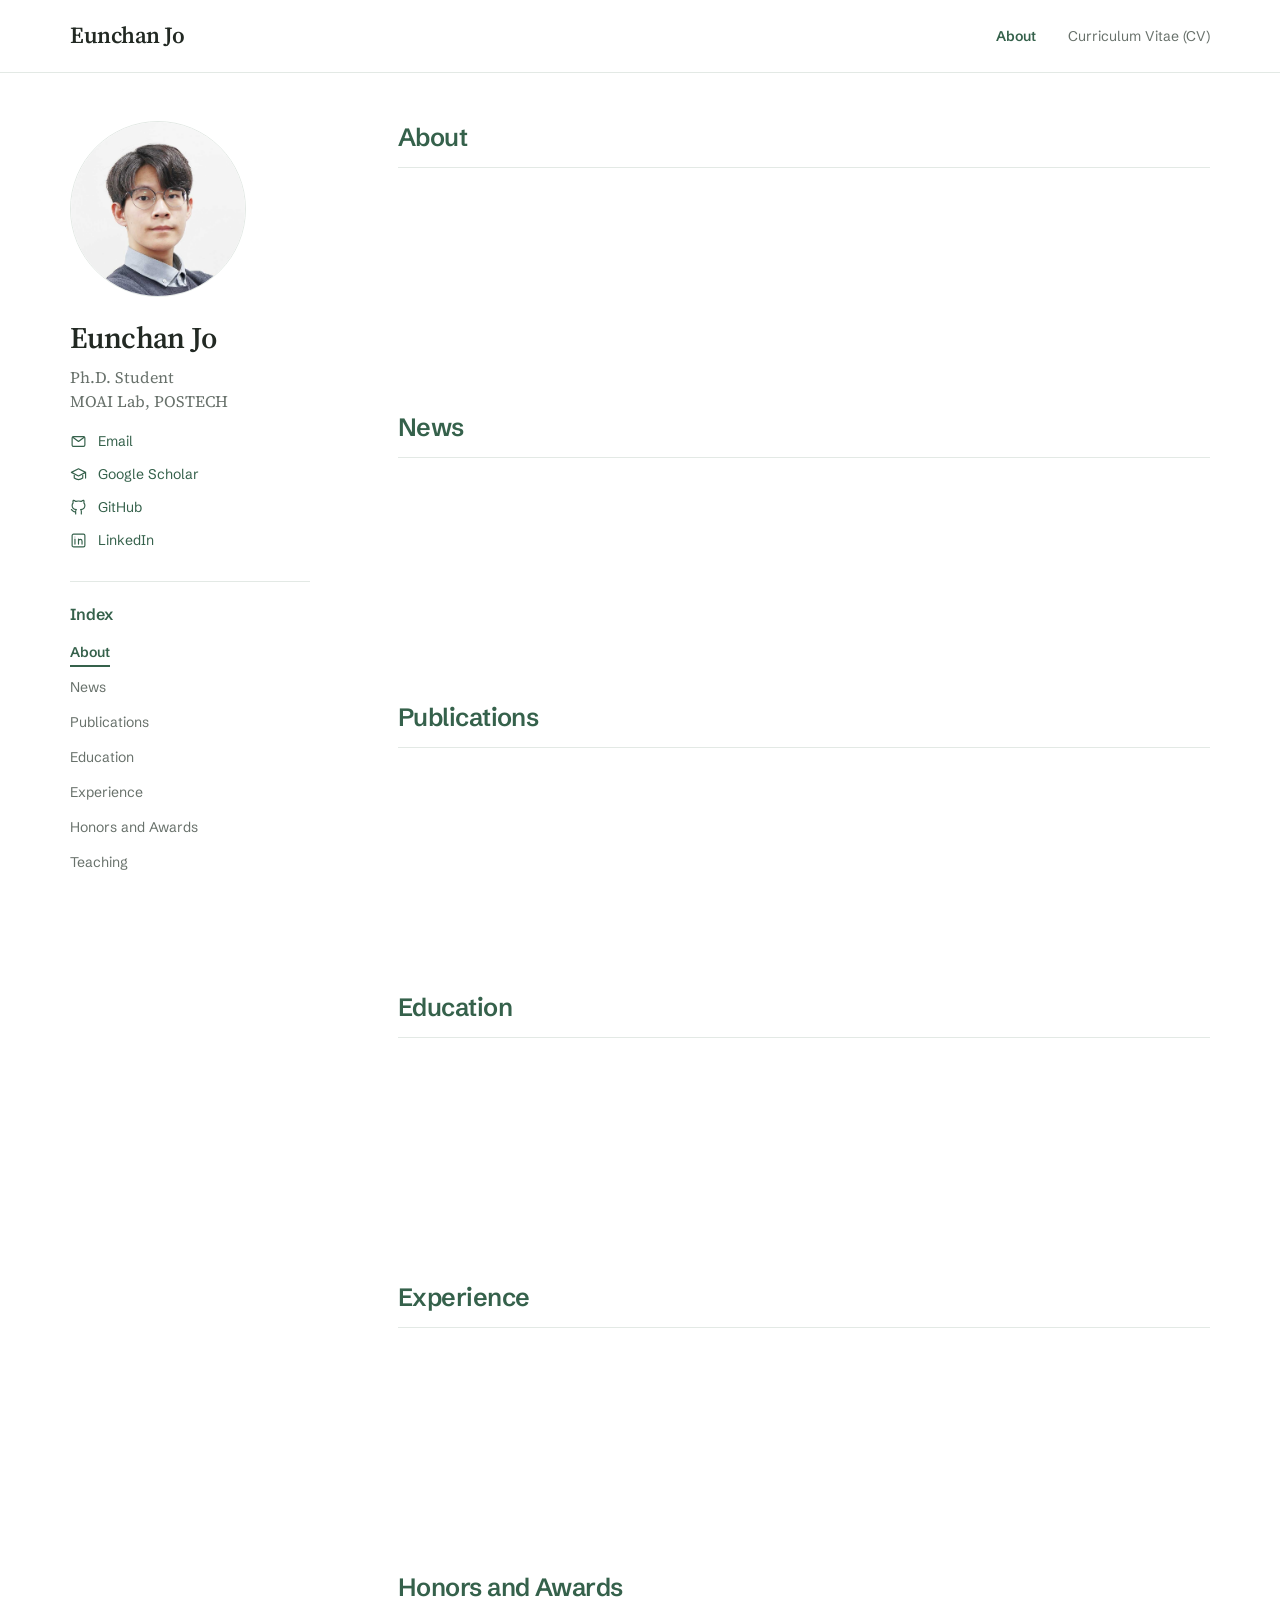
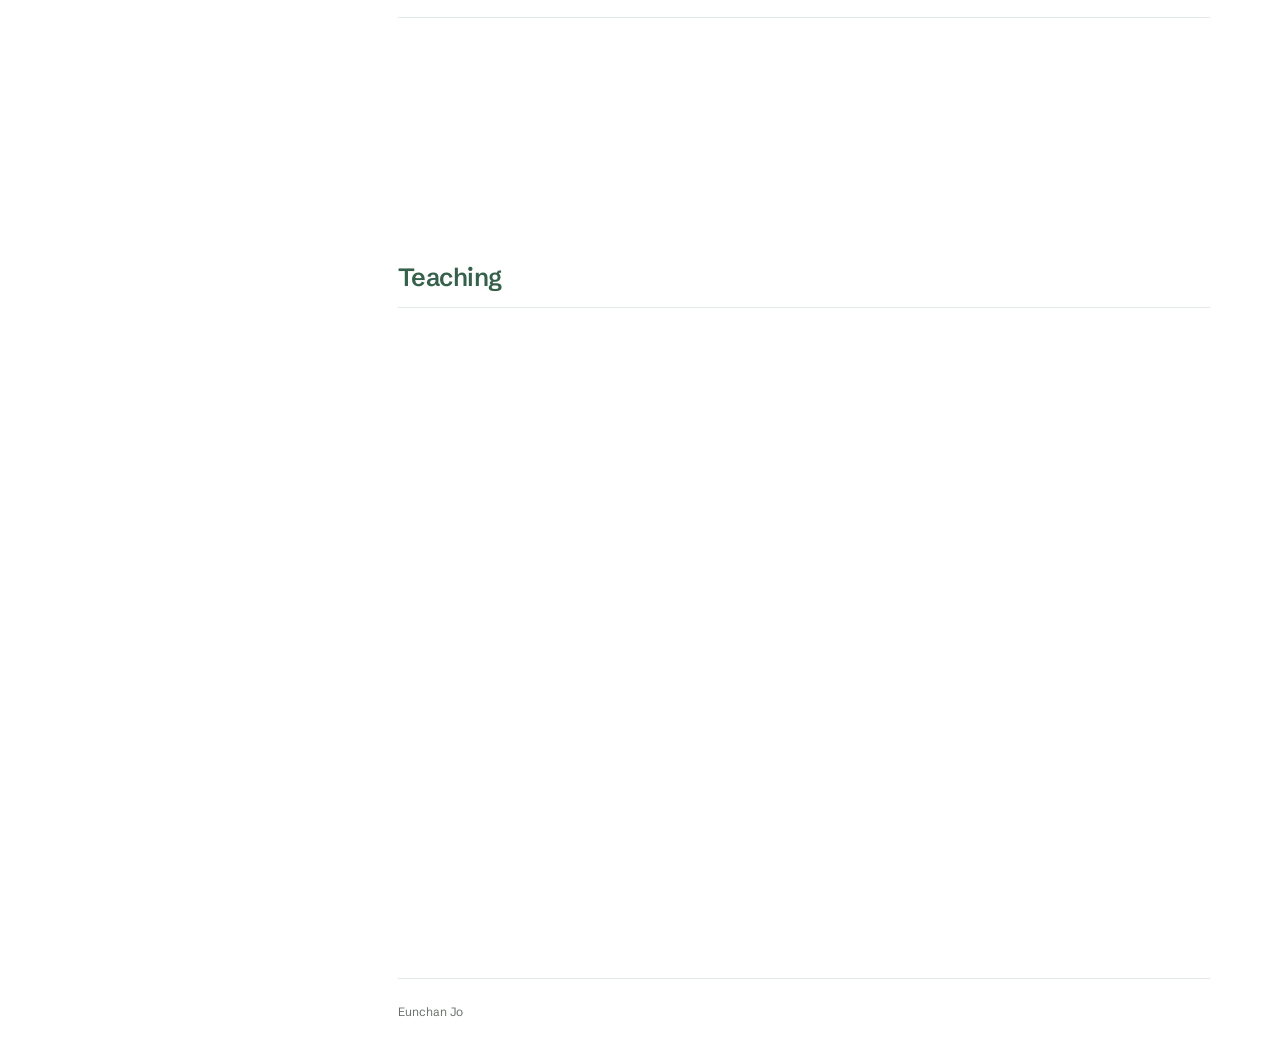
==== site/index.html @ de77d954 "Add doctoral affiliation to profile" ====
<!doctype html>
<html lang="en">
  <head>
    <meta charset="utf-8">
    <meta name="viewport" content="width=device-width, initial-scale=1">
    <meta name="description" content="Eunchan Jo's personal website.">
    <meta name="theme-color" content="#ffffff">
    <title>Eunchan Jo</title>
    <link rel="icon" href="./assets/favicon.svg" type="image/svg+xml">
    <link rel="preconnect" href="https://fonts.googleapis.com">
    <link rel="preconnect" href="https://fonts.gstatic.com" crossorigin>
    <link href="https://fonts.googleapis.com/css2?family=Schibsted+Grotesk:wght@400;500;600;700&family=Source+Serif+4:ital,opsz,wght@0,8..60,400;0,8..60,600;1,8..60,400&display=swap" rel="stylesheet">
    <link rel="stylesheet" href="./assets/styles.css">
    <script src="./assets/main.js" defer></script>
  </head>
  <body>
    <a class="skip-link" href="#main">Skip to content</a>
    <header class="site-header">
      <nav class="header-inner" aria-label="Main navigation">
        <a class="wordmark" href="./">Eunchan Jo</a>
        <div class="header-links">
          <a href="#about" aria-current="page">About</a>
          <button type="button" disabled title="CV will be available later">Curriculum Vitae <span>(CV)</span></button>
        </div>
      </nav>
    </header>

    <div class="layout">
      <aside class="sidebar" aria-label="Profile and contents">
        <div class="profile">
          <div class="profile-photo">
            <img src="./assets/profile.jpg" alt="Eunchan Jo" width="845" height="845">
          </div>
          <div class="profile-info">
            <h1>Eunchan Jo</h1>
            <div class="affiliation">Ph.D. Student<br>MOAI Lab, POSTECH</div>
          </div>
        </div>

        <ul class="social-links" aria-label="Contact and profiles">
          <li><a href="mailto:eunchan9029@postech.ac.kr" title="eunchan9029@postech.ac.kr">
            <svg viewBox="0 0 24 24" aria-hidden="true"><rect x="3" y="5" width="18" height="14" rx="2"/><path d="m4 6 8 6 8-6"/></svg>
            Email
          </a></li>
          <li><a href="https://scholar.google.com/citations?user=OrNrnO8AAAAJ&amp;hl=ko">
            <svg viewBox="0 0 24 24" aria-hidden="true"><path d="m2 9 10-5 10 5-10 5-10-5Zm4 2v6c4 3 8 3 12 0v-6M22 9v8"/></svg>
            Google Scholar
          </a></li>
          <li><a href="https://github.com/Chipmunk-g4">
            <svg viewBox="0 0 24 24" aria-hidden="true"><path d="M8 21v-3c-4 1-4-2-6-3m14 6v-4c0-1-.4-1.7-1-2 3-.4 6-1.5 6-6 0-1.4-.5-2.5-1.4-3.4.1-.5.6-2-.1-3.6 0 0-1.3-.4-3.7 1.4a13 13 0 0 0-7.6 0C5.8 1.6 4.5 2 4.5 2c-.7 1.6-.2 3.1-.1 3.6C3.5 6.5 3 7.6 3 9c0 4.5 3 5.6 6 6-.6.3-1 1-1 2"/></svg>
            GitHub
          </a></li>
          <li><a href="https://www.linkedin.com/in/eunchan-jo-021543366/">
            <svg viewBox="0 0 24 24" aria-hidden="true"><rect x="3" y="3" width="18" height="18" rx="2"/><path d="M7 10v7m5 0v-7m0 3a2.5 2.5 0 0 1 5 0v4"/><circle cx="7" cy="7" r=".7" fill="currentColor" stroke="none"/></svg>
            LinkedIn
          </a></li>
        </ul>

        <nav class="section-nav" aria-labelledby="index-heading">
          <h2 class="section-nav-title" id="index-heading">Index</h2>
          <a href="#about" aria-current="location">About</a>
          <a href="#news">News</a>
          <a href="#publications">Publications</a>
          <a href="#education">Education</a>
          <a href="#experience">Experience</a>
          <a href="#honors-and-awards">Honors and Awards</a>
          <a href="#teaching">Teaching</a>
        </nav>
      </aside>

      <main id="main" tabindex="-1">
        <section id="about" aria-labelledby="about-heading">
          <h2 id="about-heading">About</h2>
          <div class="section-content"></div>
        </section>
        <section id="news" aria-labelledby="news-heading">
          <h2 id="news-heading">News</h2>
          <div class="section-content"></div>
        </section>
        <section id="publications" aria-labelledby="publications-heading">
          <h2 id="publications-heading">Publications</h2>
          <div class="section-content"></div>
        </section>
        <section id="education" aria-labelledby="education-heading">
          <h2 id="education-heading">Education</h2>
          <div class="section-content"></div>
        </section>
        <section id="experience" aria-labelledby="experience-heading">
          <h2 id="experience-heading">Experience</h2>
          <div class="section-content"></div>
        </section>
        <section id="honors-and-awards" aria-labelledby="honors-heading">
          <h2 id="honors-heading">Honors and Awards</h2>
          <div class="section-content"></div>
        </section>
        <section id="teaching" aria-labelledby="teaching-heading">
          <h2 id="teaching-heading">Teaching</h2>
          <div class="section-content"></div>
        </section>
        <footer class="site-footer">Eunchan Jo</footer>
      </main>
    </div>
  </body>
</html>
---- site/assets/styles.css ----
:root {
  color-scheme: light;
  --color-background: #ffffff;
  --color-text: #222923;
  --color-muted: #68716b;
  --color-accent: #35614b;
  --color-border: #e3e9e5;
  --color-soft: #f4f7f5;
  --font-sans: "Schibsted Grotesk", system-ui, -apple-system, "Segoe UI", sans-serif;
  --font-serif: "Source Serif 4", Georgia, "Times New Roman", serif;
  --header-height: 73px;
  background: var(--color-background);
  color: var(--color-text);
  font-family: var(--font-serif);
  font-size: 18px;
  line-height: 1.7;
  scroll-behavior: smooth;
  scroll-padding-top: calc(var(--header-height) + 32px);
  -webkit-font-smoothing: antialiased;
}

* { box-sizing: border-box; }
body { margin: 0; }
a { color: var(--color-accent); text-decoration: none; }
a:hover { text-decoration: underline; text-underline-offset: 5px; }
button { font: inherit; }
:focus-visible { outline: 2px solid var(--color-accent); outline-offset: 5px; }

.skip-link {
  position: fixed;
  top: 12px;
  left: 16px;
  z-index: 30;
  padding: 8px 16px;
  background: var(--color-background);
  transform: translateY(-200%);
  font-family: var(--font-sans);
}
.skip-link:focus { transform: translateY(0); }

.site-header {
  position: sticky;
  top: 0;
  z-index: 20;
  border-bottom: 1px solid var(--color-border);
  background: var(--color-background);
}
.header-inner {
  width: min(1140px, calc(100% - 64px));
  min-height: 72px;
  margin-inline: auto;
  display: flex;
  align-items: center;
  justify-content: space-between;
  gap: 24px;
}
.wordmark { color: var(--color-text); font-size: 23px; font-weight: 600; letter-spacing: -0.5px; }
.wordmark:hover { text-decoration: none; color: var(--color-accent); }
.header-links { display: flex; align-items: center; gap: 32px; font: 400 14px/1.5 var(--font-sans); }
.header-links a { padding-block: 10px; }
.header-links [aria-current="page"] { font-weight: 600; }
.header-links button { padding: 10px 0; border: 0; background: none; text-align: left; }
.header-links button:disabled { color: var(--color-muted); opacity: 1; cursor: default; }

.layout {
  width: min(1140px, calc(100% - 64px));
  margin-inline: auto;
  display: grid;
  grid-template-columns: 248px minmax(0, 1fr);
  gap: 80px;
  align-items: start;
  padding-top: 48px;
}
.sidebar {
  position: sticky;
  top: calc(var(--header-height) + 28px);
  max-height: calc(100dvh - var(--header-height) - 44px);
  overflow-y: auto;
  scrollbar-width: thin;
  padding: 0 8px 8px 0;
}
.profile-photo {
  display: grid;
  place-items: center;
  width: 176px;
  aspect-ratio: 1;
  margin-bottom: 22px;
  border: 1px solid var(--color-border);
  border-radius: 50%;
  overflow: hidden;
  background: var(--color-soft);
}
.profile-photo img { display: block; width: 100%; height: 100%; object-fit: cover; }
h1 { margin: 0; font-size: 30px; font-weight: 600; line-height: 1.25; letter-spacing: -0.6px; }
.affiliation { min-height: 28px; margin-top: 8px; color: var(--color-muted); font-size: 16px; line-height: 1.5; }
.social-links { list-style: none; margin: 12px 0 24px; padding: 0; font: 400 14px/1.5 var(--font-sans); }
.social-links a { display: inline-flex; align-items: center; gap: 11px; min-height: 33px; }
.social-links svg { width: 17px; height: 17px; flex-shrink: 0; fill: none; stroke: currentColor; stroke-width: 1.65; stroke-linecap: round; stroke-linejoin: round; }

.section-nav {
  display: flex;
  flex-direction: column;
  align-items: flex-start;
  gap: 2px;
  padding-top: 20px;
  border-top: 1px solid var(--color-border);
  font: 400 14px/1.5 var(--font-sans);
}
.section-nav a {
  position: relative;
  padding: 6px 0;
  color: var(--color-muted);
  text-decoration: none;
  transition: color 160ms ease;
}
.section-nav a::after {
  content: "";
  position: absolute;
  right: 0;
  bottom: 2px;
  left: 0;
  height: 2px;
  background: var(--color-accent);
  transform: scaleX(0);
  transform-origin: left;
  transition: transform 180ms ease;
}
.section-nav a:hover { color: var(--color-accent); }
.section-nav a[aria-current="location"] { color: var(--color-accent); font-weight: 600; }
.section-nav a[aria-current="location"]::after { transform: scaleX(1); }

main { min-width: 0; }
main section { min-height: 290px; padding-bottom: 44px; }
main section:last-of-type { min-height: calc(100svh - var(--header-height) - 110px); }
h2 {
  margin: 0 0 24px;
  padding-bottom: 13px;
  border-bottom: 1px solid var(--color-border);
  color: var(--color-accent);
  font: 600 25px/1.3 var(--font-sans);
  letter-spacing: -0.55px;
}
.section-content { overflow-wrap: anywhere; }
.section-nav-title {
  width: 100%;
  margin: 0 0 8px;
  padding: 0;
  border: 0;
  color: var(--color-accent);
  font: 600 16px/1.5 var(--font-sans);
  letter-spacing: 0;
}
.site-footer { padding: 24px 0; border-top: 1px solid var(--color-border); color: var(--color-muted); font: 400 12px/1.5 var(--font-sans); }

@media (max-width: 900px) {
  .layout { grid-template-columns: 210px minmax(0, 1fr); gap: 40px; }
}
@media (max-width: 700px) {
  .header-inner, .layout { width: calc(100% - 40px); }
  .header-inner { min-height: 68px; gap: 16px; }
  .wordmark { font-size: 20px; white-space: nowrap; }
  .header-links { gap: 18px; font-size: 12px; }
  .header-links button span { display: none; }
  .layout { display: block; padding-top: 32px; }
  .sidebar { position: static; max-height: none; overflow: visible; padding: 0; }
  .profile { display: flex; gap: 24px; align-items: center; }
  .profile-photo { width: 112px; flex-shrink: 0; margin: 0; }
  h1 { font-size: 28px; }
  .affiliation { min-height: 20px; }
  .social-links { display: flex; flex-wrap: wrap; gap: 2px 22px; margin: 22px 0; }
  .section-nav { flex-direction: row; flex-wrap: wrap; gap: 6px 22px; padding: 17px 0 22px; }
  main { margin-top: 26px; }
  main section { min-height: 250px; }
  h2 { font-size: 23px; }
}
@media (max-width: 380px) {
  .header-inner, .layout { width: calc(100% - 32px); }
  .header-inner { flex-wrap: wrap; gap: 0 20px; padding-block: 10px; }
  .header-links { gap: 20px; }
  .profile { gap: 18px; }
  .profile-photo { width: 96px; }
}
@media (prefers-reduced-motion: reduce) {
  :root { scroll-behavior: auto; }
  *, *::before, *::after { transition: none !important; }
}
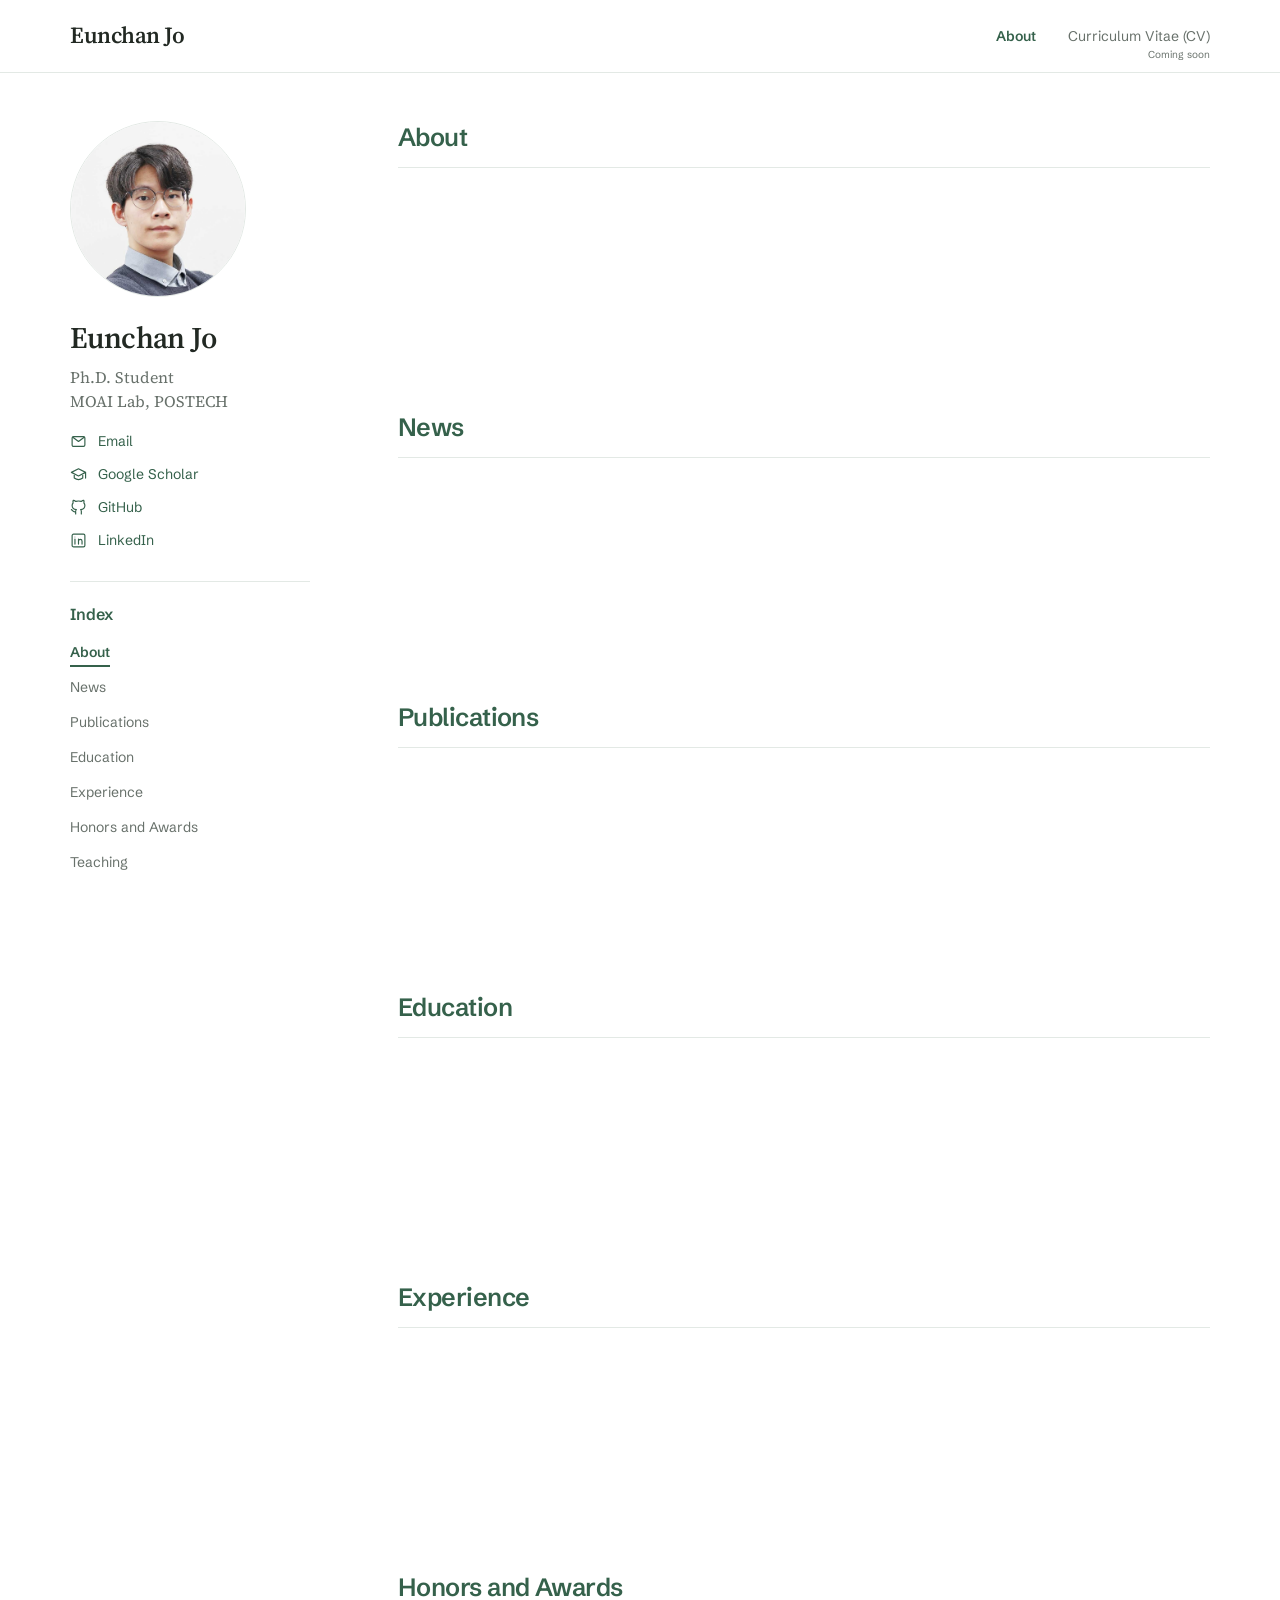
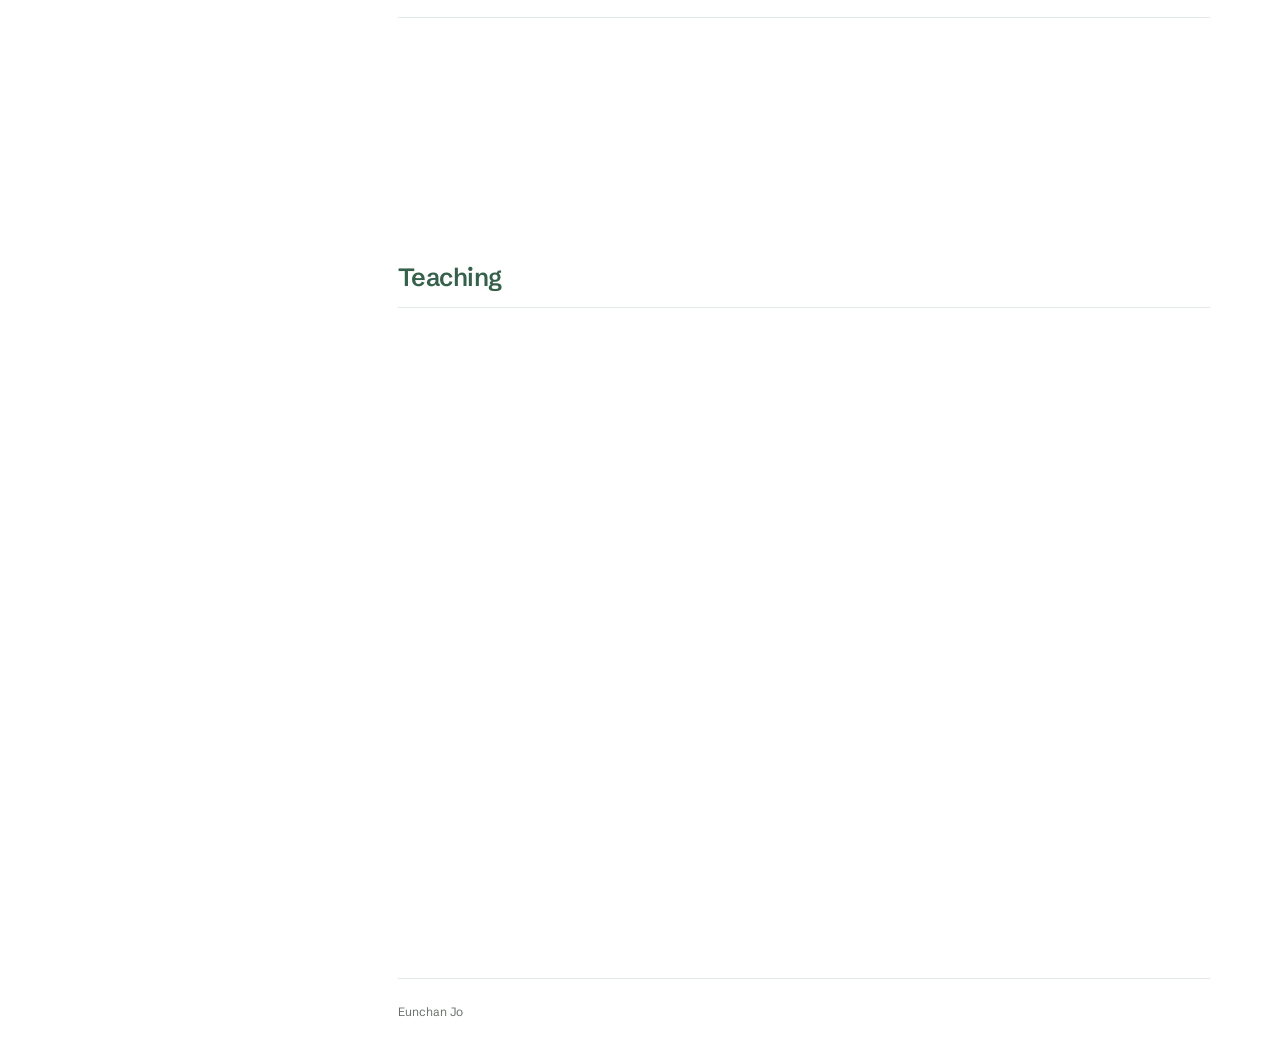
==== commit 7147aee3: "Show coming soon status under CV" ====
--- a/site/index.html
+++ b/site/index.html
@@ -20,7 +20,10 @@
         <a class="wordmark" href="./">Eunchan Jo</a>
         <div class="header-links">
           <a href="#about" aria-current="page">About</a>
-          <button type="button" disabled title="CV will be available later">Curriculum Vitae <span>(CV)</span></button>
+          <div class="cv-link">
+            <button type="button" disabled aria-describedby="cv-status">Curriculum Vitae <span>(CV)</span></button>
+            <small id="cv-status">Coming soon</small>
+          </div>
         </div>
       </nav>
     </header>
--- a/site/assets/styles.css
+++ b/site/assets/styles.css
@@ -61,6 +61,16 @@
 .header-links [aria-current="page"] { font-weight: 600; }
 .header-links button { padding: 10px 0; border: 0; background: none; text-align: left; }
 .header-links button:disabled { color: var(--color-muted); opacity: 1; cursor: default; }
+.cv-link { position: relative; }
+.cv-link small {
+  position: absolute;
+  right: 0;
+  bottom: -5px;
+  color: var(--color-muted);
+  font-size: 10px;
+  line-height: 1.4;
+  white-space: nowrap;
+}
 
 .layout {
   width: min(1140px, calc(100% - 64px));
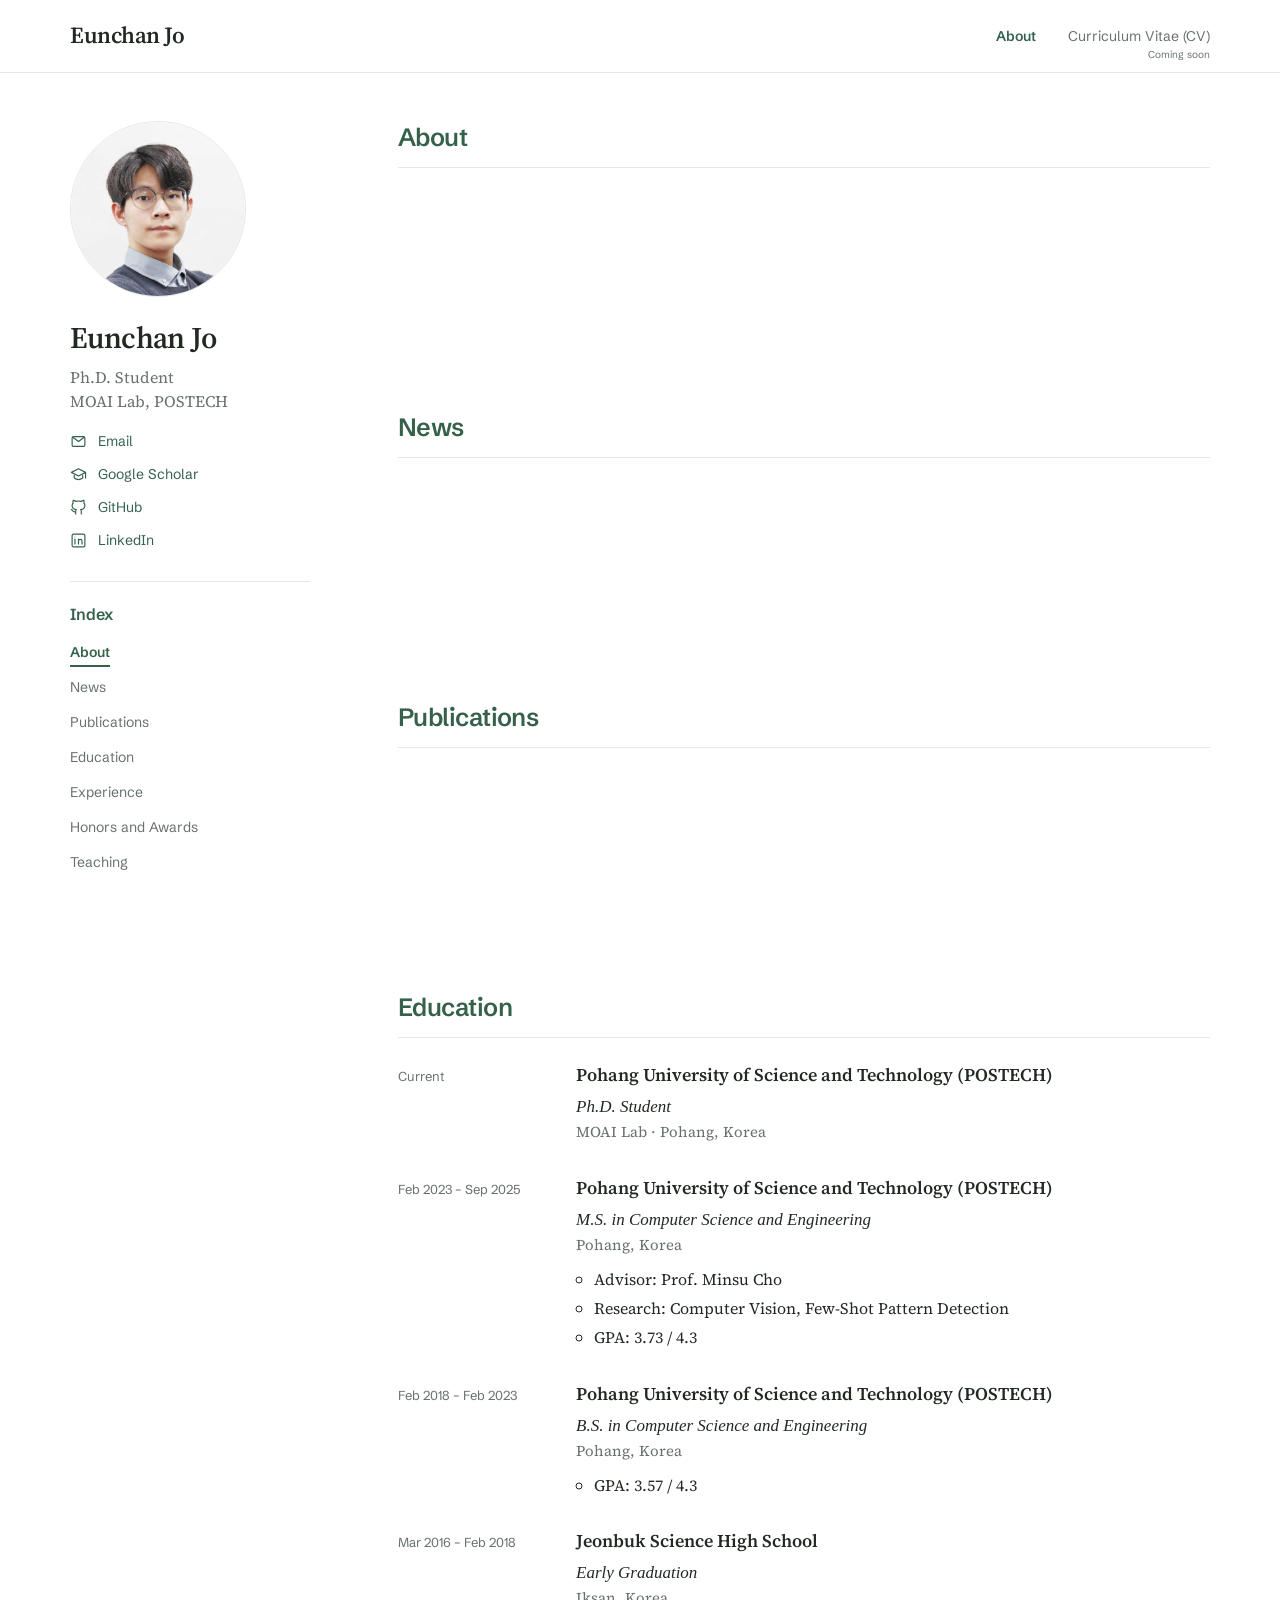
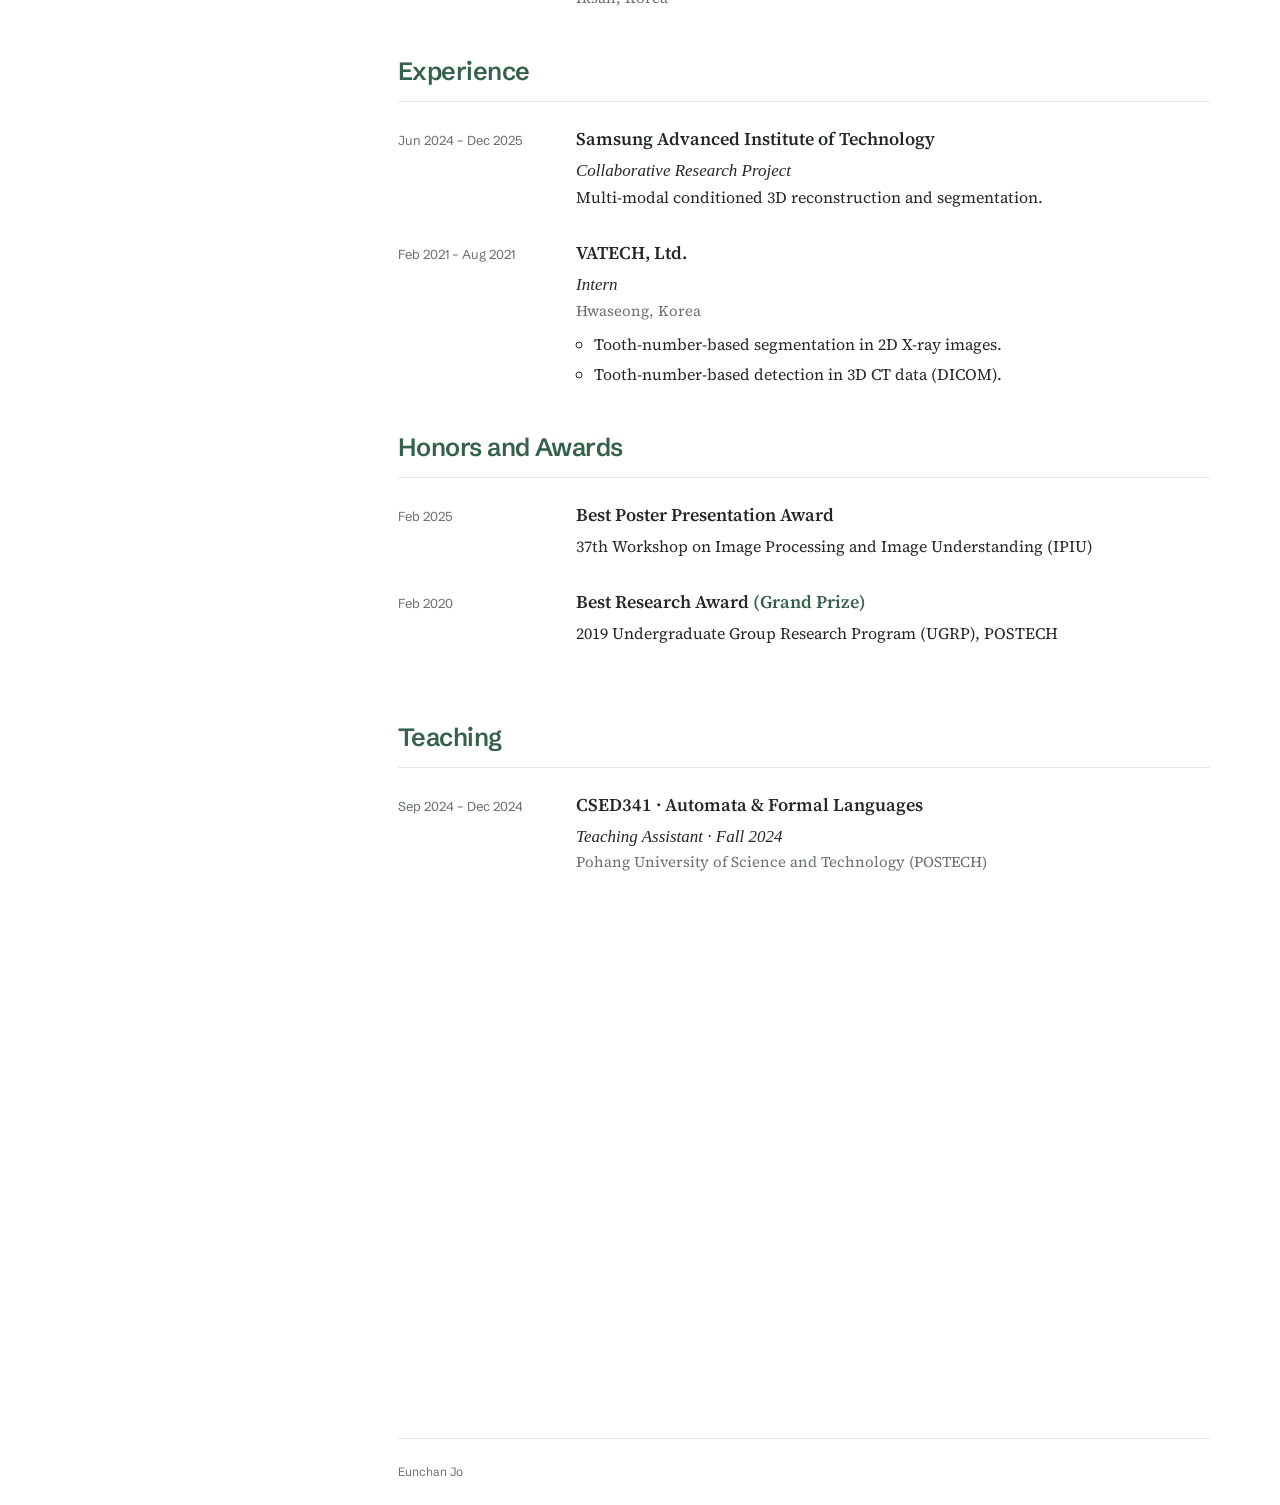
==== commit ff551922: "Add education, experience, awards, and teaching history" ====
--- a/site/index.html
+++ b/site/index.html
@@ -86,19 +86,113 @@
         </section>
         <section id="education" aria-labelledby="education-heading">
           <h2 id="education-heading">Education</h2>
-          <div class="section-content"></div>
+          <div class="section-content">
+            <ul class="record-list">
+              <li class="record">
+                <div class="record-date">Current</div>
+                <div class="record-body">
+                  <h3>Pohang University of Science and Technology (POSTECH)</h3>
+                  <p class="record-role">Ph.D. Student</p>
+                  <p class="record-meta">MOAI Lab · Pohang, Korea</p>
+                </div>
+              </li>
+              <li class="record">
+                <div class="record-date">Feb 2023 – Sep 2025</div>
+                <div class="record-body">
+                  <h3>Pohang University of Science and Technology (POSTECH)</h3>
+                  <p class="record-role">M.S. in Computer Science and Engineering</p>
+                  <p class="record-meta">Pohang, Korea</p>
+                  <ul class="record-details">
+                    <li>Advisor: Prof. Minsu Cho</li>
+                    <li>Research: Computer Vision, Few-Shot Pattern Detection</li>
+                    <li>GPA: 3.73 / 4.3</li>
+                  </ul>
+                </div>
+              </li>
+              <li class="record">
+                <div class="record-date">Feb 2018 – Feb 2023</div>
+                <div class="record-body">
+                  <h3>Pohang University of Science and Technology (POSTECH)</h3>
+                  <p class="record-role">B.S. in Computer Science and Engineering</p>
+                  <p class="record-meta">Pohang, Korea</p>
+                  <ul class="record-details">
+                    <li>GPA: 3.57 / 4.3</li>
+                  </ul>
+                </div>
+              </li>
+              <li class="record">
+                <div class="record-date">Mar 2016 – Feb 2018</div>
+                <div class="record-body">
+                  <h3>Jeonbuk Science High School</h3>
+                  <p class="record-role">Early Graduation</p>
+                  <p class="record-meta">Iksan, Korea</p>
+                </div>
+              </li>
+            </ul>
+          </div>
         </section>
         <section id="experience" aria-labelledby="experience-heading">
           <h2 id="experience-heading">Experience</h2>
-          <div class="section-content"></div>
+          <div class="section-content">
+            <ul class="record-list">
+              <li class="record">
+                <div class="record-date">Jun 2024 – Dec 2025</div>
+                <div class="record-body">
+                  <h3>Samsung Advanced Institute of Technology</h3>
+                  <p class="record-role">Collaborative Research Project</p>
+                  <p class="record-description">Multi-modal conditioned 3D reconstruction and segmentation.</p>
+                </div>
+              </li>
+              <li class="record">
+                <div class="record-date">Feb 2021 – Aug 2021</div>
+                <div class="record-body">
+                  <h3>VATECH, Ltd.</h3>
+                  <p class="record-role">Intern</p>
+                  <p class="record-meta">Hwaseong, Korea</p>
+                  <ul class="record-details">
+                    <li>Tooth-number-based segmentation in 2D X-ray images.</li>
+                    <li>Tooth-number-based detection in 3D CT data (DICOM).</li>
+                  </ul>
+                </div>
+              </li>
+            </ul>
+          </div>
         </section>
         <section id="honors-and-awards" aria-labelledby="honors-heading">
           <h2 id="honors-heading">Honors and Awards</h2>
-          <div class="section-content"></div>
+          <div class="section-content">
+            <ul class="record-list">
+              <li class="record">
+                <div class="record-date">Feb 2025</div>
+                <div class="record-body">
+                  <h3>Best Poster Presentation Award</h3>
+                  <p class="record-description">37th Workshop on Image Processing and Image Understanding (IPIU)</p>
+                </div>
+              </li>
+              <li class="record">
+                <div class="record-date">Feb 2020</div>
+                <div class="record-body">
+                  <h3>Best Research Award <span class="award-distinction">(Grand Prize)</span></h3>
+                  <p class="record-description">2019 Undergraduate Group Research Program (UGRP), POSTECH</p>
+                </div>
+              </li>
+            </ul>
+          </div>
         </section>
         <section id="teaching" aria-labelledby="teaching-heading">
           <h2 id="teaching-heading">Teaching</h2>
-          <div class="section-content"></div>
+          <div class="section-content">
+            <ul class="record-list">
+              <li class="record">
+                <div class="record-date">Sep 2024 – Dec 2024</div>
+                <div class="record-body">
+                  <h3>CSED341 · Automata &amp; Formal Languages</h3>
+                  <p class="record-role">Teaching Assistant · Fall 2024</p>
+                  <p class="record-meta">Pohang University of Science and Technology (POSTECH)</p>
+                </div>
+              </li>
+            </ul>
+          </div>
         </section>
         <footer class="site-footer">Eunchan Jo</footer>
       </main>
--- a/site/assets/styles.css
+++ b/site/assets/styles.css
@@ -151,6 +151,18 @@
   letter-spacing: -0.55px;
 }
 .section-content { overflow-wrap: anywhere; }
+.record-list { list-style: none; margin: 0; padding: 0; }
+.record { display: grid; grid-template-columns: 152px minmax(0, 1fr); gap: 26px; padding-bottom: 30px; }
+.record:last-child { padding-bottom: 0; }
+.record-date { padding-top: 3px; color: var(--color-muted); font: 400 13px/1.7 var(--font-sans); }
+.record-body h3 { margin: 0 0 5px; font-size: 18px; line-height: 1.45; font-weight: 600; }
+.record-body p { margin: 0; }
+.record-role { font-size: 17px; font-style: italic; line-height: 1.6; }
+.record-meta { color: var(--color-muted); font-size: 15px; line-height: 1.65; }
+.record-description { font-size: 16px; line-height: 1.65; }
+.record-details { margin: 8px 0 0; padding-left: 18px; font-size: 16px; line-height: 1.65; }
+.record-details li + li { margin-top: 3px; }
+.award-distinction { color: var(--color-accent); }
 .section-nav-title {
   width: 100%;
   margin: 0 0 8px;
@@ -164,6 +176,7 @@
 
 @media (max-width: 900px) {
   .layout { grid-template-columns: 210px minmax(0, 1fr); gap: 40px; }
+  .record { grid-template-columns: 1fr; gap: 5px; }
 }
 @media (max-width: 700px) {
   .header-inner, .layout { width: calc(100% - 40px); }
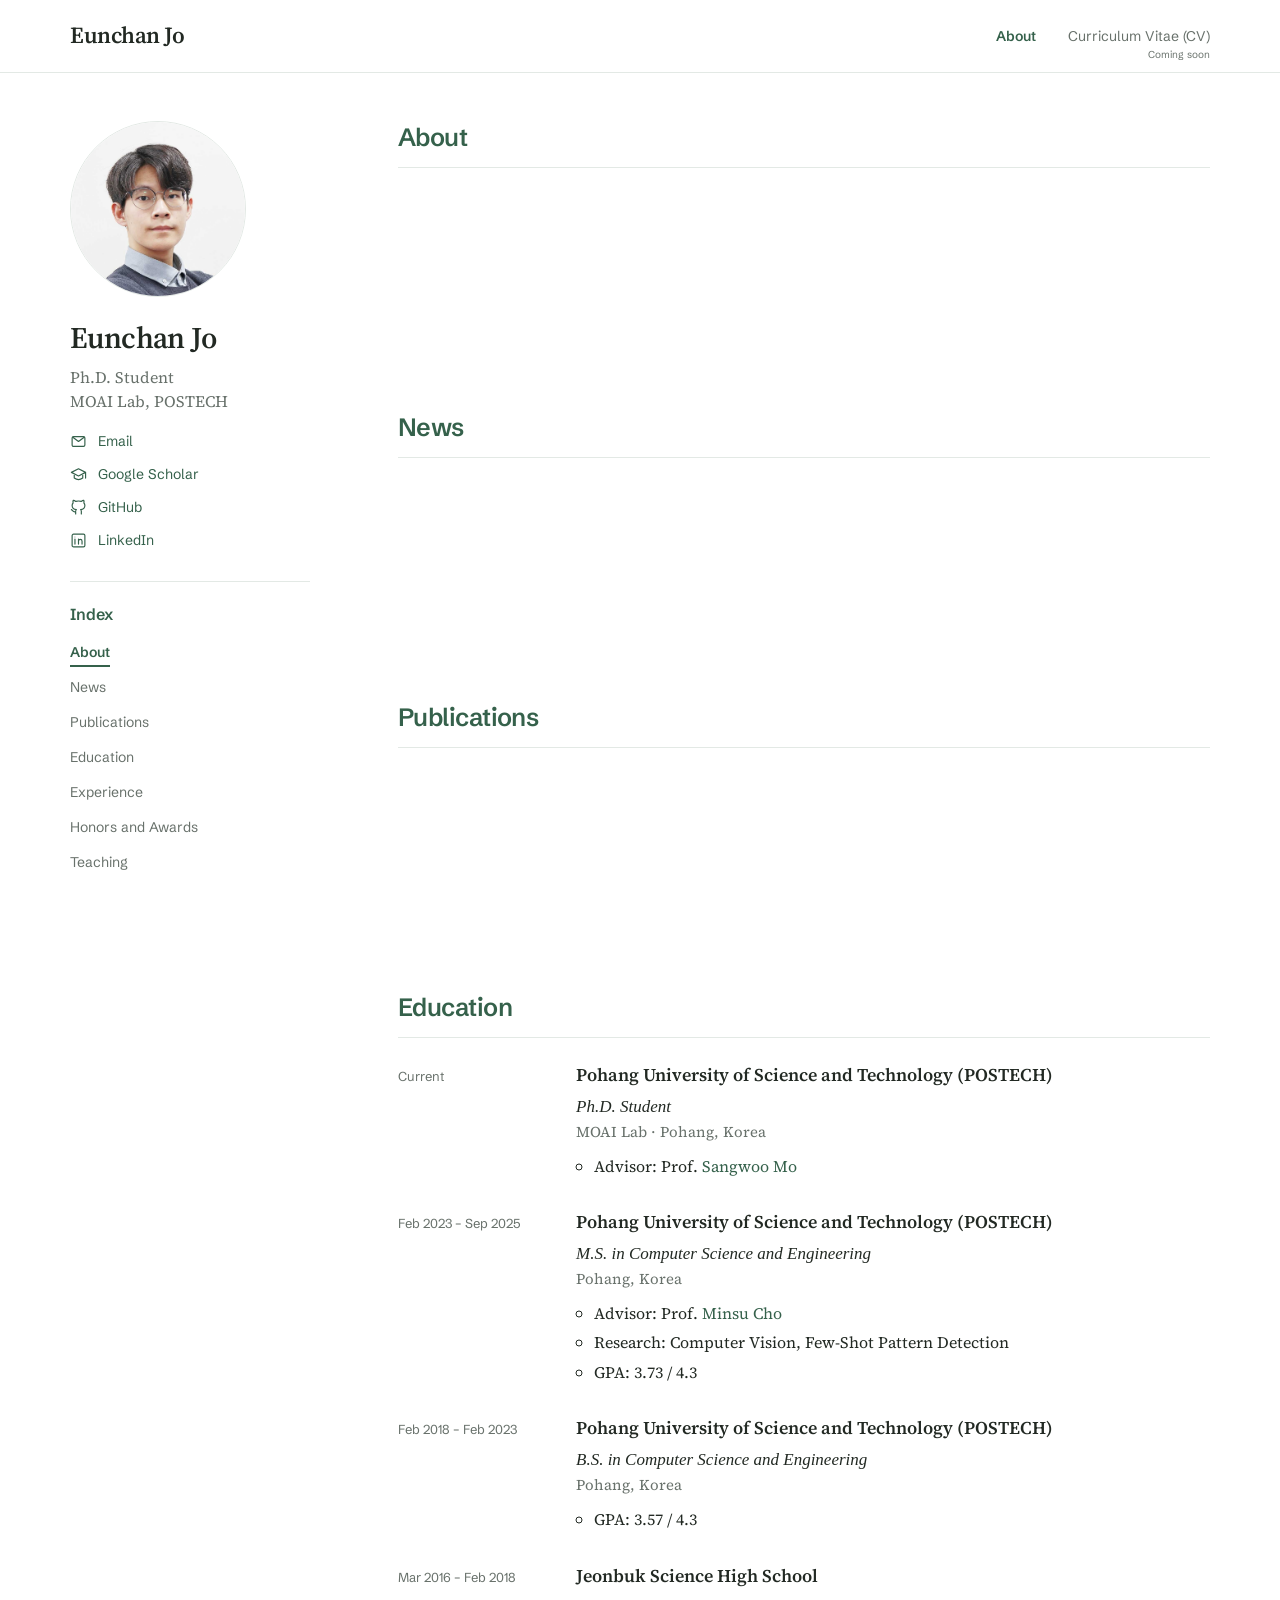
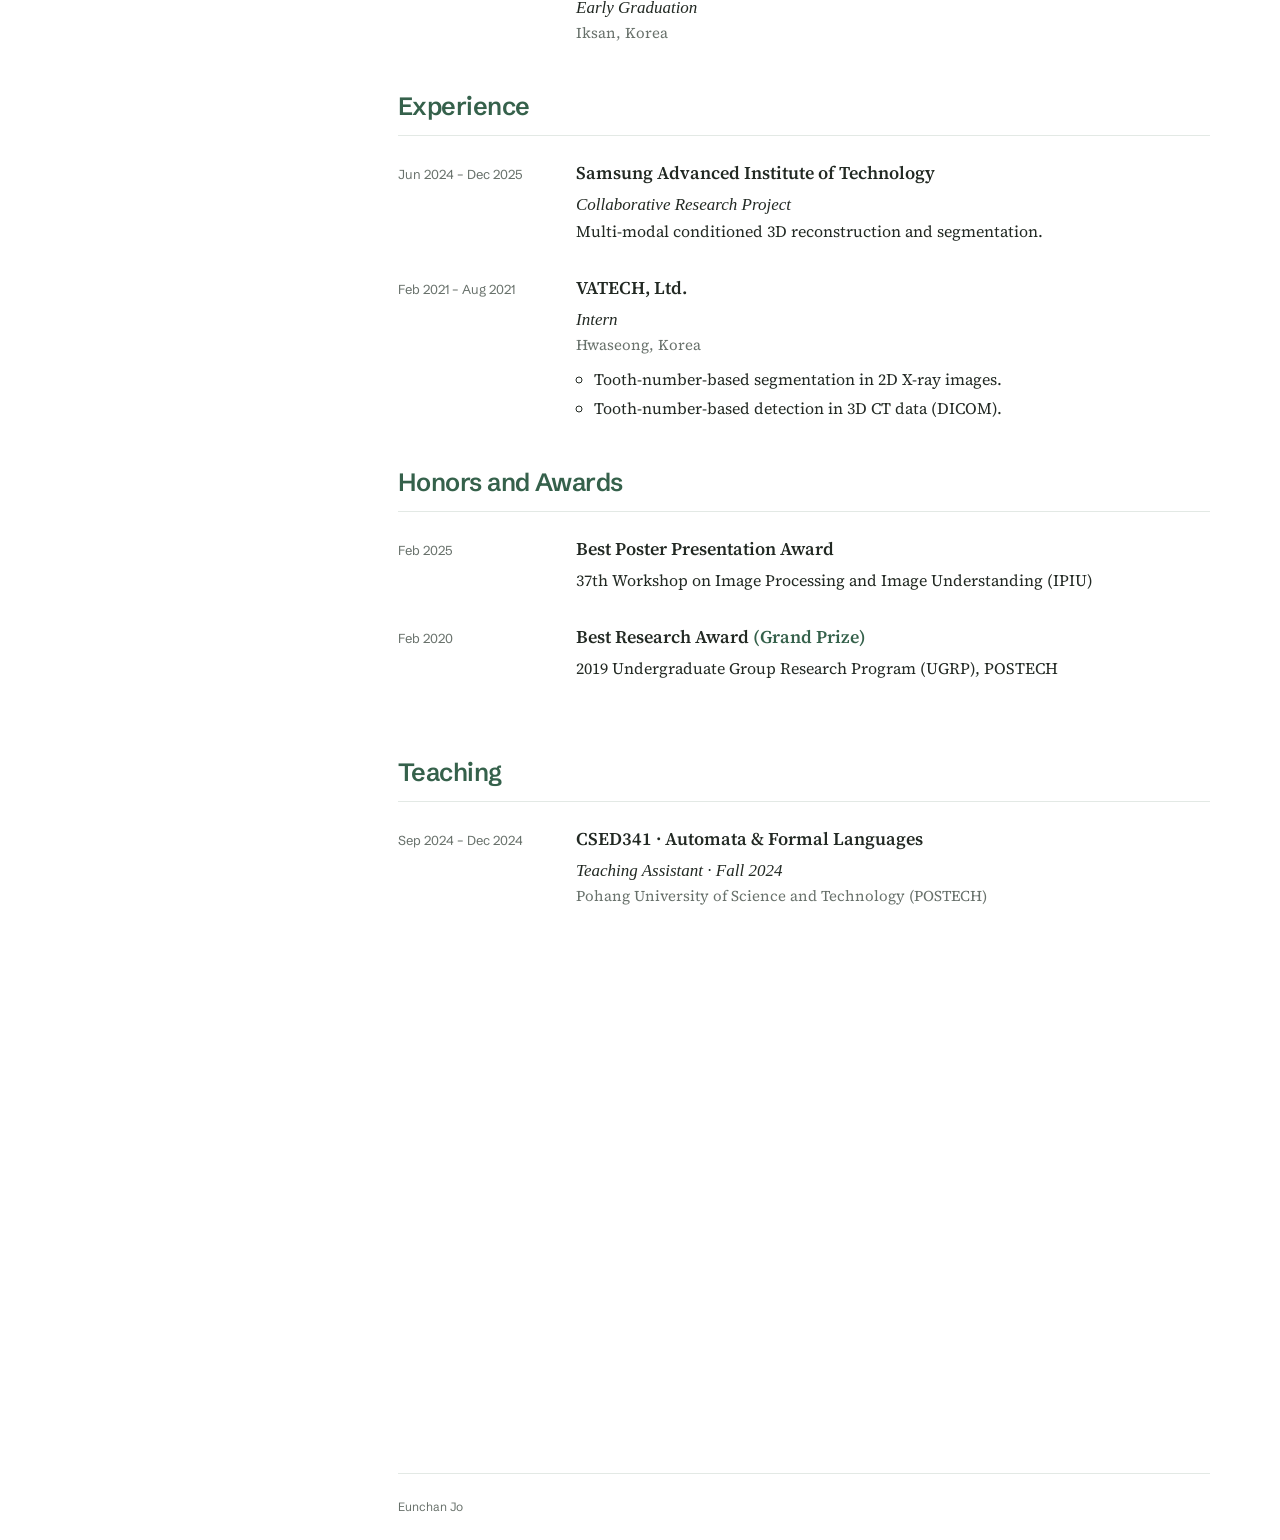
==== commit eab0944a: "Add master's and doctoral advisor links" ====
--- a/site/index.html
+++ b/site/index.html
@@ -94,6 +94,9 @@
                   <h3>Pohang University of Science and Technology (POSTECH)</h3>
                   <p class="record-role">Ph.D. Student</p>
                   <p class="record-meta">MOAI Lab · Pohang, Korea</p>
+                  <ul class="record-details">
+                    <li>Advisor: Prof. <a href="https://sites.google.com/view/sangwoomo/about">Sangwoo Mo</a></li>
+                  </ul>
                 </div>
               </li>
               <li class="record">
@@ -103,7 +106,7 @@
                   <p class="record-role">M.S. in Computer Science and Engineering</p>
                   <p class="record-meta">Pohang, Korea</p>
                   <ul class="record-details">
-                    <li>Advisor: Prof. Minsu Cho</li>
+                    <li>Advisor: Prof. <a href="https://cvlab.postech.ac.kr/~mcho/">Minsu Cho</a></li>
                     <li>Research: Computer Vision, Few-Shot Pattern Detection</li>
                     <li>GPA: 3.73 / 4.3</li>
                   </ul>
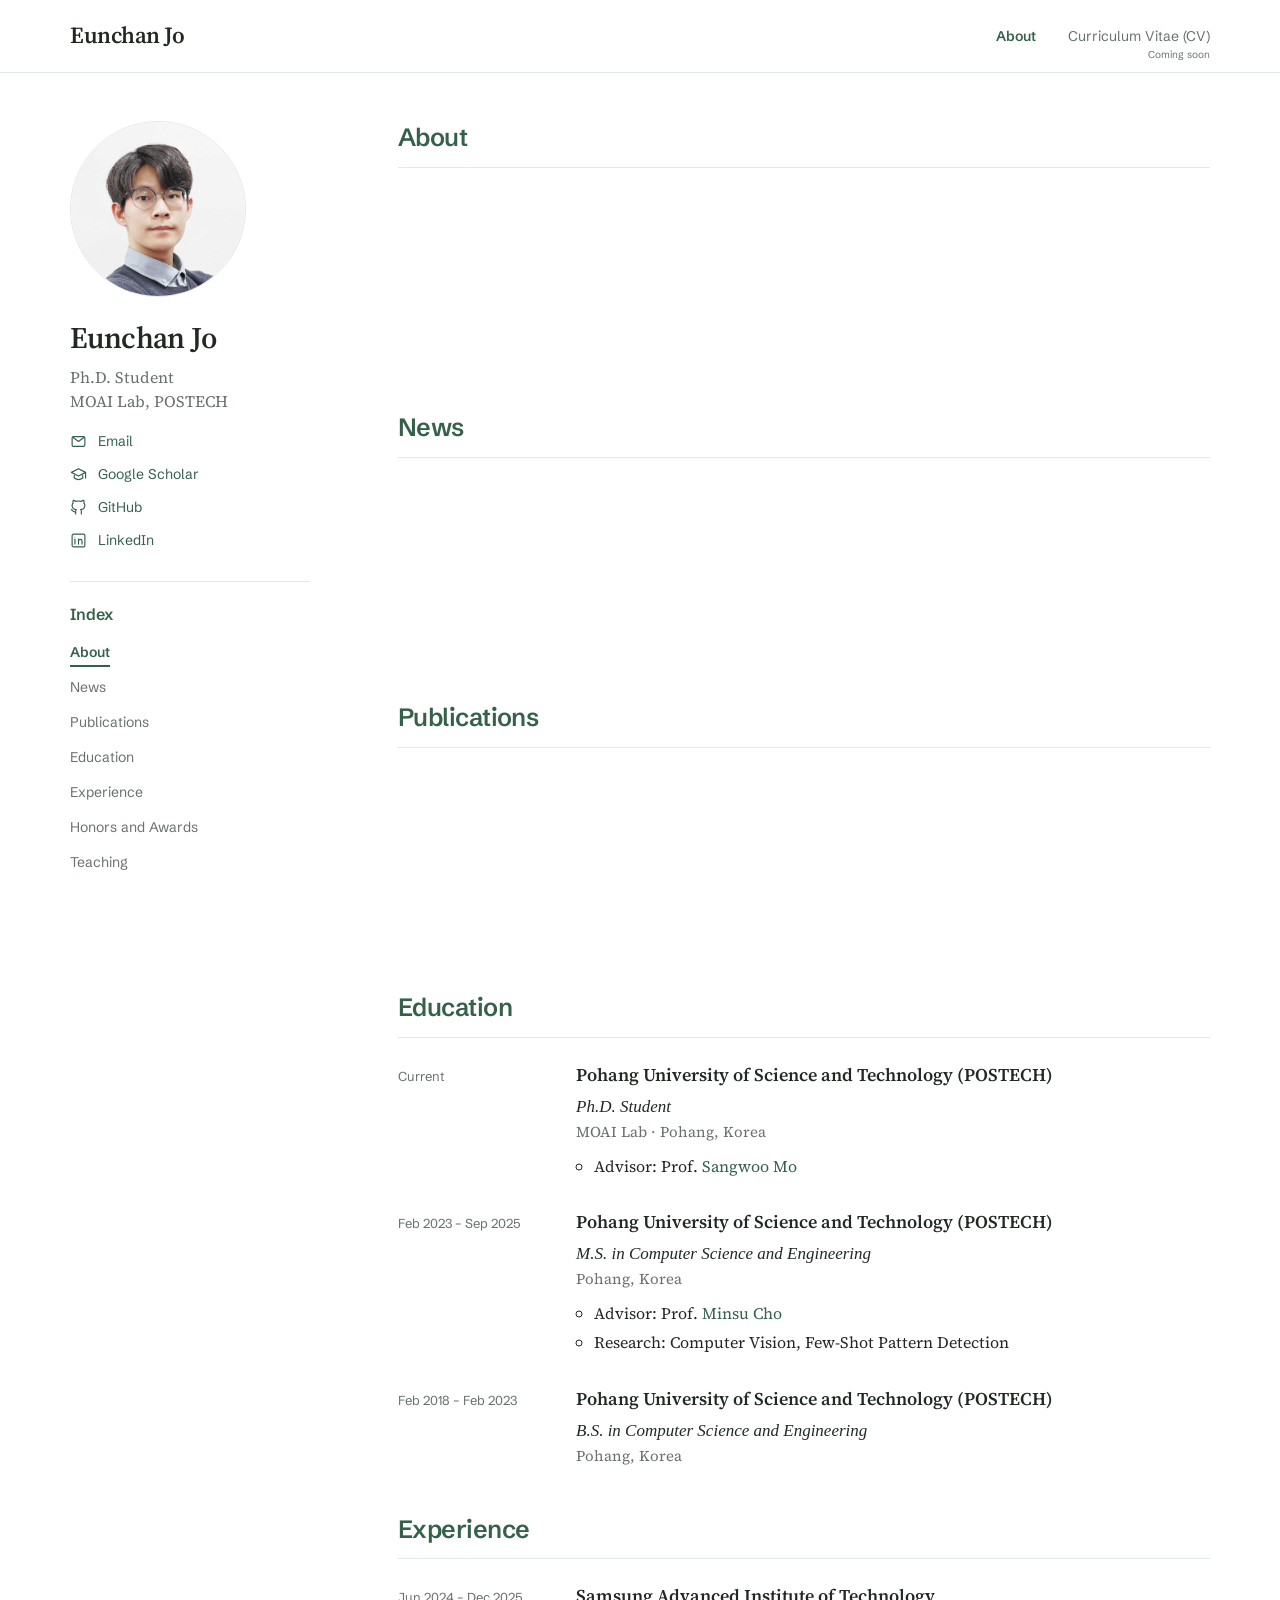
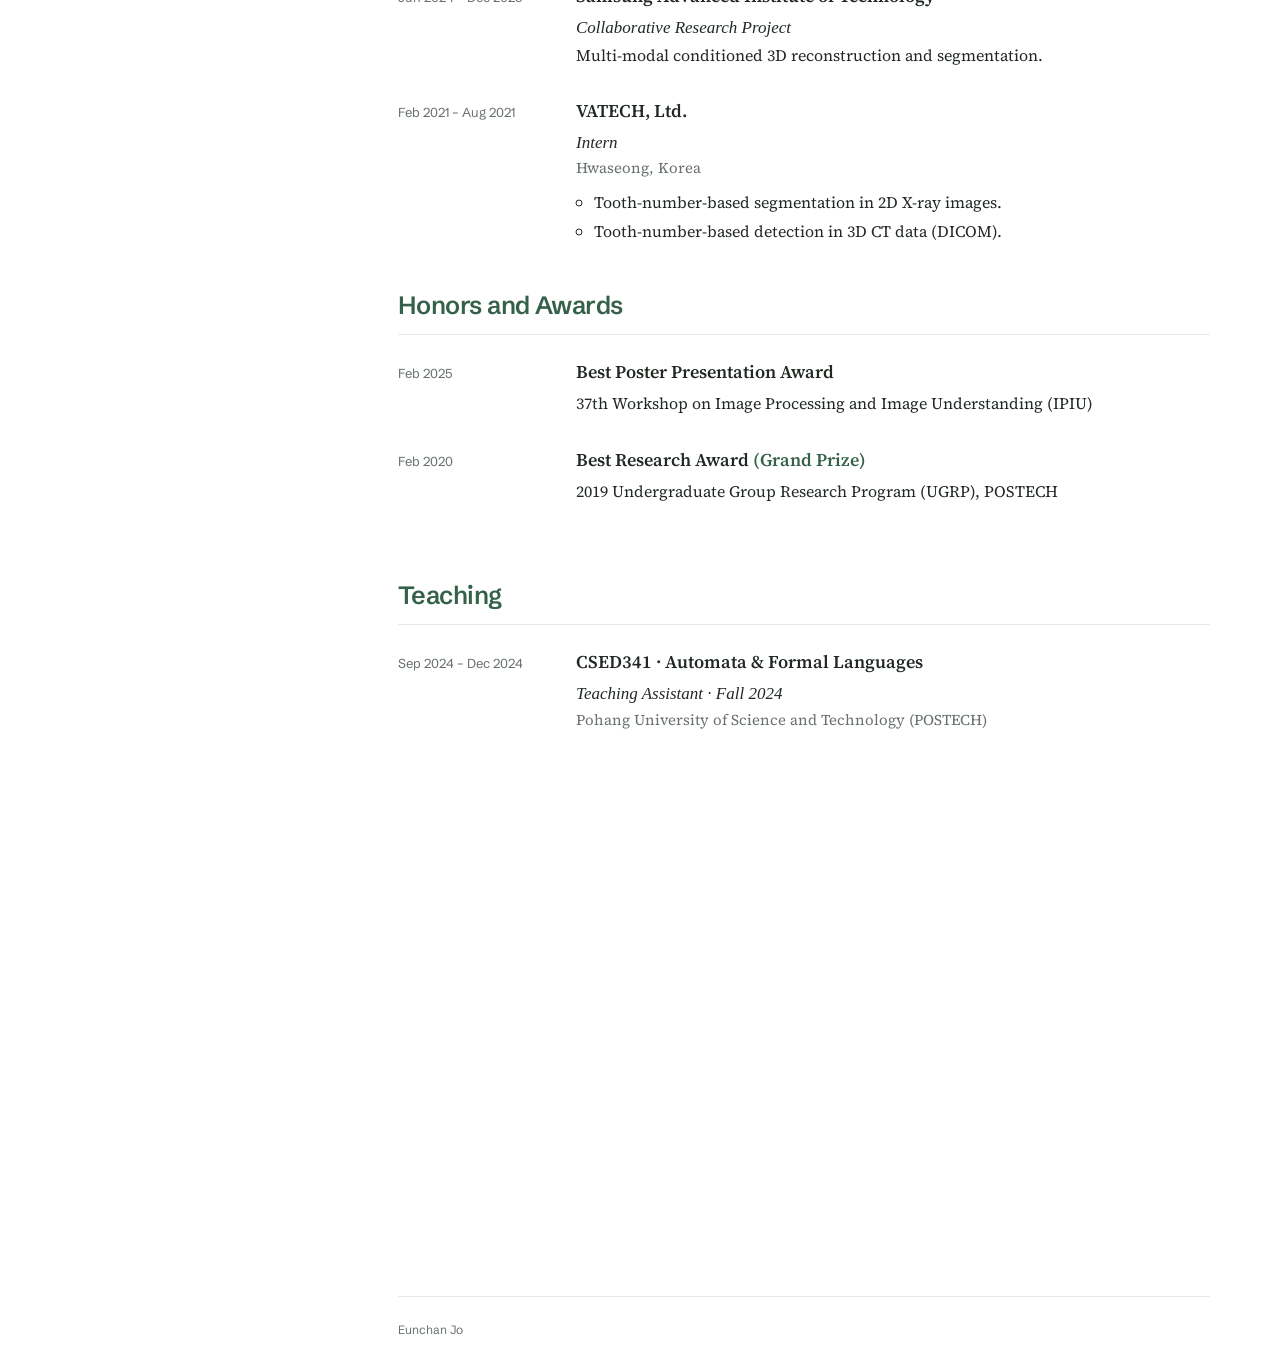
==== commit 53ee4879: "Remove high school and GPA from education" ====
--- a/site/index.html
+++ b/site/index.html
@@ -108,7 +108,6 @@
                   <ul class="record-details">
                     <li>Advisor: Prof. <a href="https://cvlab.postech.ac.kr/~mcho/">Minsu Cho</a></li>
                     <li>Research: Computer Vision, Few-Shot Pattern Detection</li>
-                    <li>GPA: 3.73 / 4.3</li>
                   </ul>
                 </div>
               </li>
@@ -118,17 +117,6 @@
                   <h3>Pohang University of Science and Technology (POSTECH)</h3>
                   <p class="record-role">B.S. in Computer Science and Engineering</p>
                   <p class="record-meta">Pohang, Korea</p>
-                  <ul class="record-details">
-                    <li>GPA: 3.57 / 4.3</li>
-                  </ul>
-                </div>
-              </li>
-              <li class="record">
-                <div class="record-date">Mar 2016 – Feb 2018</div>
-                <div class="record-body">
-                  <h3>Jeonbuk Science High School</h3>
-                  <p class="record-role">Early Graduation</p>
-                  <p class="record-meta">Iksan, Korea</p>
                 </div>
               </li>
             </ul>
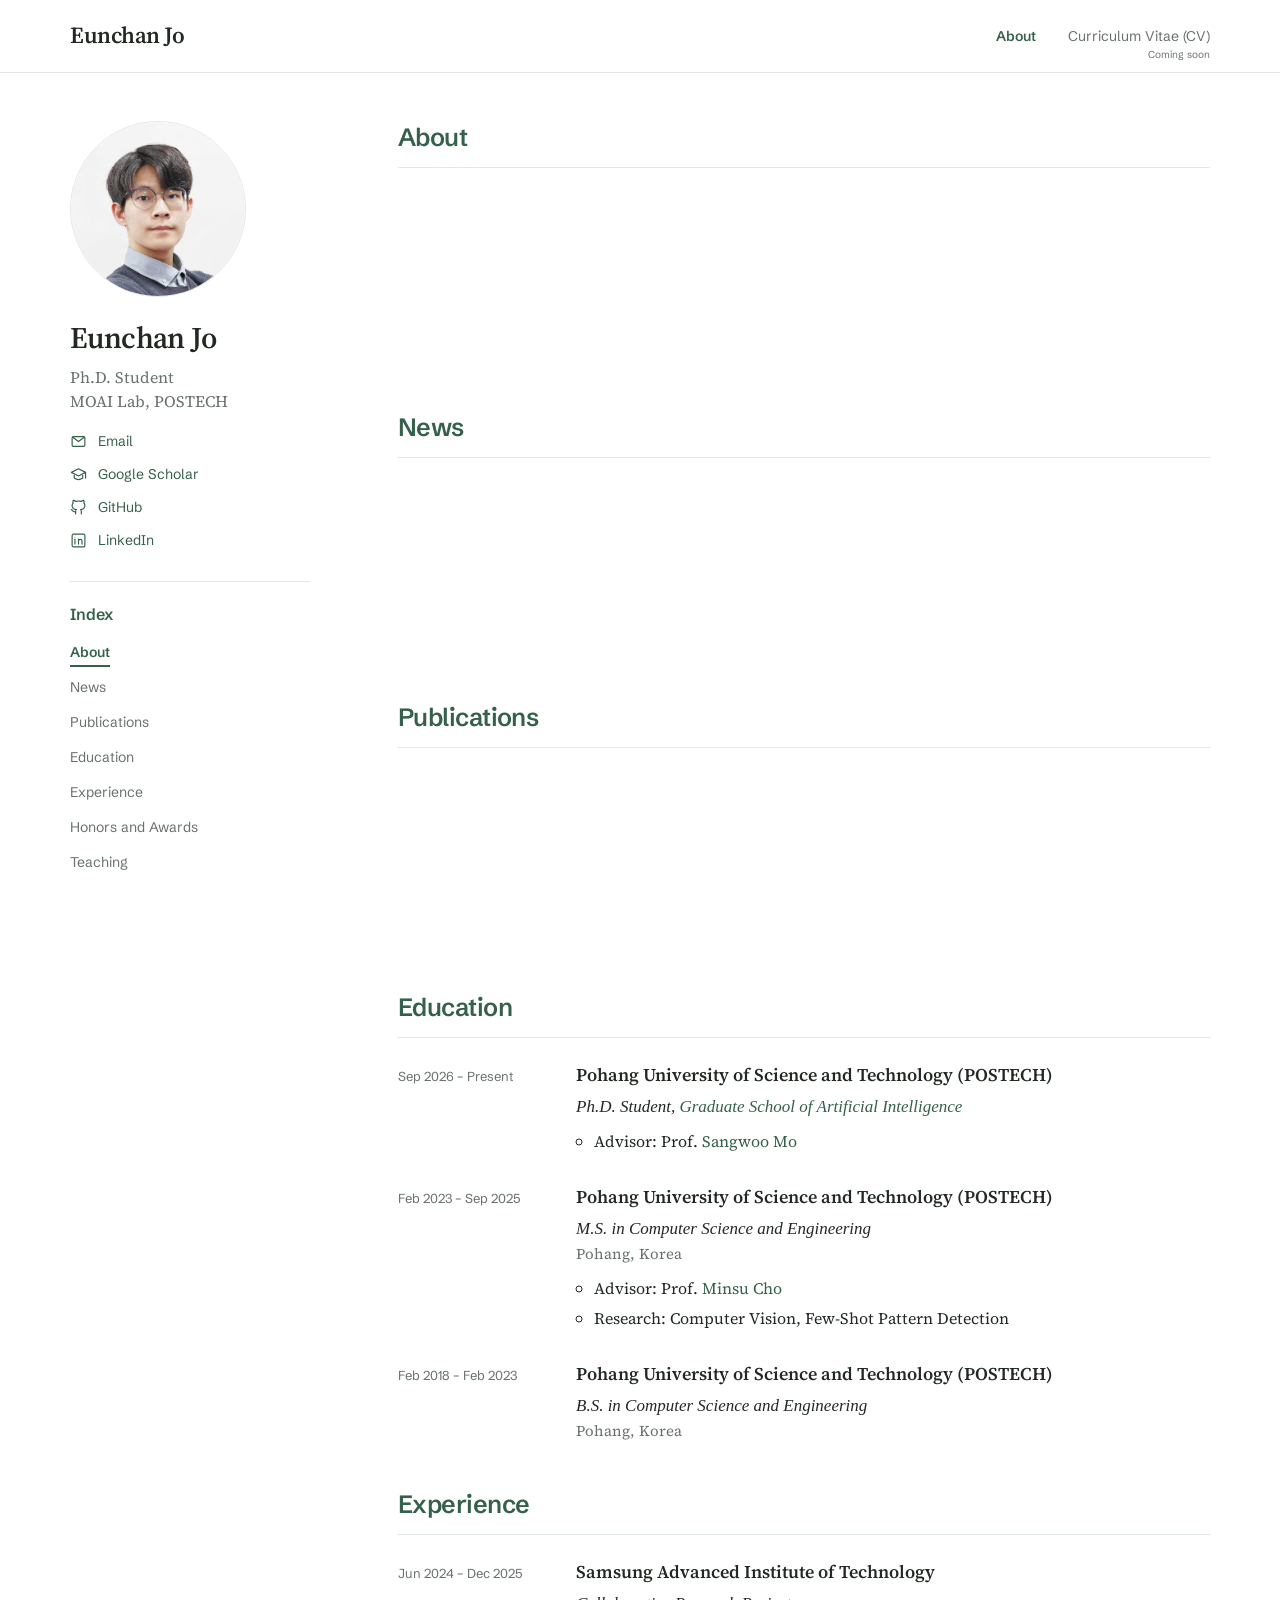
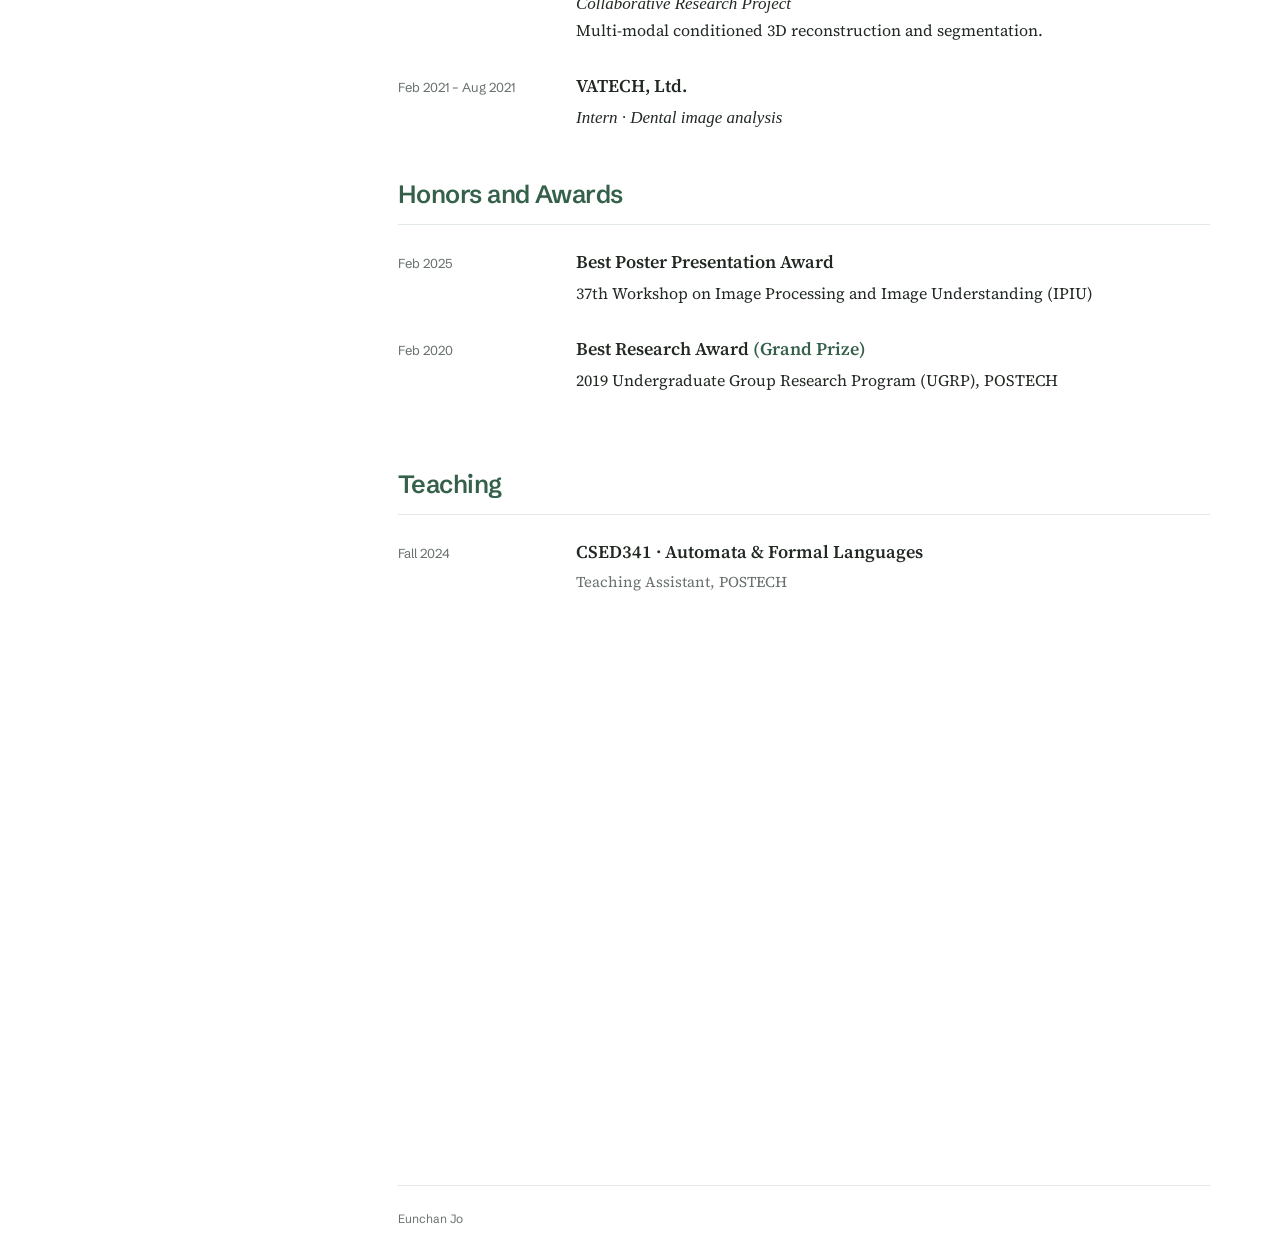
==== commit fa54b09c: "Simplify resume entries and update doctoral program" ====
--- a/site/index.html
+++ b/site/index.html
@@ -89,11 +89,10 @@
           <div class="section-content">
             <ul class="record-list">
               <li class="record">
-                <div class="record-date">Current</div>
+                <div class="record-date">Sep 2026 – Present</div>
                 <div class="record-body">
                   <h3>Pohang University of Science and Technology (POSTECH)</h3>
-                  <p class="record-role">Ph.D. Student</p>
-                  <p class="record-meta">MOAI Lab · Pohang, Korea</p>
+                  <p class="record-role">Ph.D. Student, <a href="https://ai.postech.ac.kr/">Graduate School of Artificial Intelligence</a></p>
                   <ul class="record-details">
                     <li>Advisor: Prof. <a href="https://sites.google.com/view/sangwoomo/about">Sangwoo Mo</a></li>
                   </ul>
@@ -138,12 +137,7 @@
                 <div class="record-date">Feb 2021 – Aug 2021</div>
                 <div class="record-body">
                   <h3>VATECH, Ltd.</h3>
-                  <p class="record-role">Intern</p>
-                  <p class="record-meta">Hwaseong, Korea</p>
-                  <ul class="record-details">
-                    <li>Tooth-number-based segmentation in 2D X-ray images.</li>
-                    <li>Tooth-number-based detection in 3D CT data (DICOM).</li>
-                  </ul>
+                  <p class="record-role">Intern · Dental image analysis</p>
                 </div>
               </li>
             </ul>
@@ -175,11 +169,10 @@
           <div class="section-content">
             <ul class="record-list">
               <li class="record">
-                <div class="record-date">Sep 2024 – Dec 2024</div>
+                <div class="record-date">Fall 2024</div>
                 <div class="record-body">
                   <h3>CSED341 · Automata &amp; Formal Languages</h3>
-                  <p class="record-role">Teaching Assistant · Fall 2024</p>
-                  <p class="record-meta">Pohang University of Science and Technology (POSTECH)</p>
+                  <p class="record-meta">Teaching Assistant, POSTECH</p>
                 </div>
               </li>
             </ul>
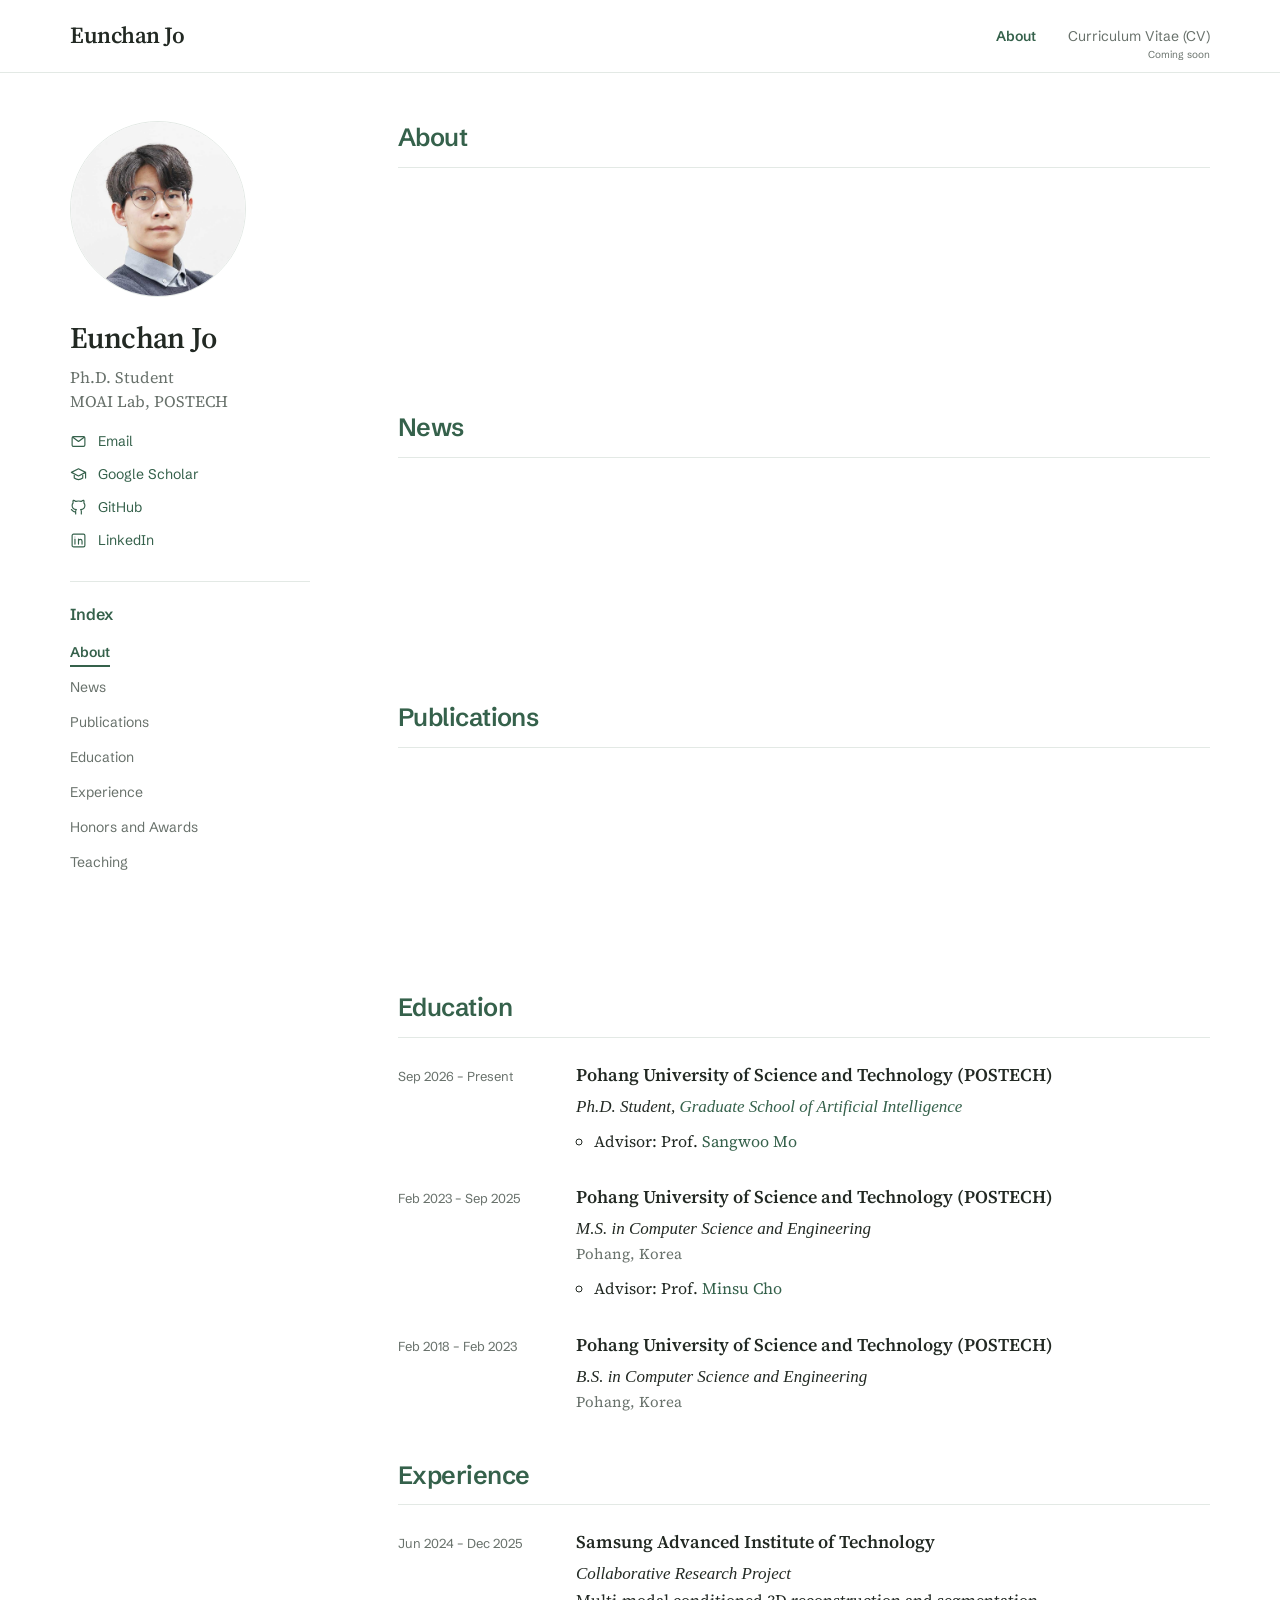
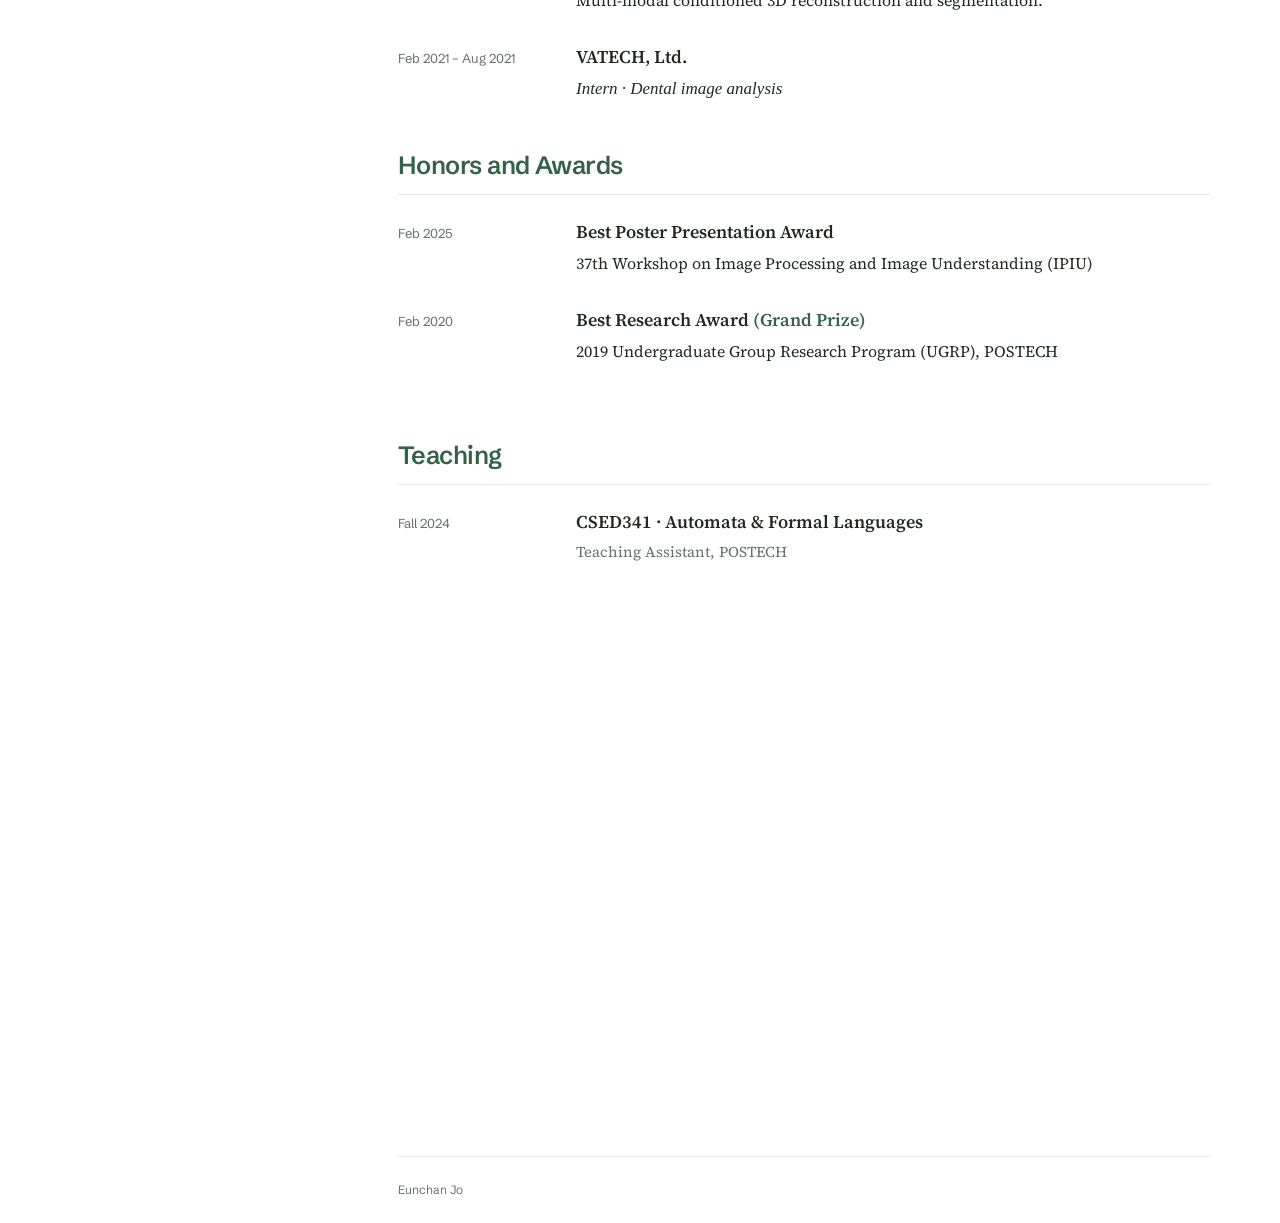
==== commit eab5f88f: "Remove research detail from education" ====
--- a/site/index.html
+++ b/site/index.html
@@ -106,7 +106,6 @@
                   <p class="record-meta">Pohang, Korea</p>
                   <ul class="record-details">
                     <li>Advisor: Prof. <a href="https://cvlab.postech.ac.kr/~mcho/">Minsu Cho</a></li>
-                    <li>Research: Computer Vision, Few-Shot Pattern Detection</li>
                   </ul>
                 </div>
               </li>
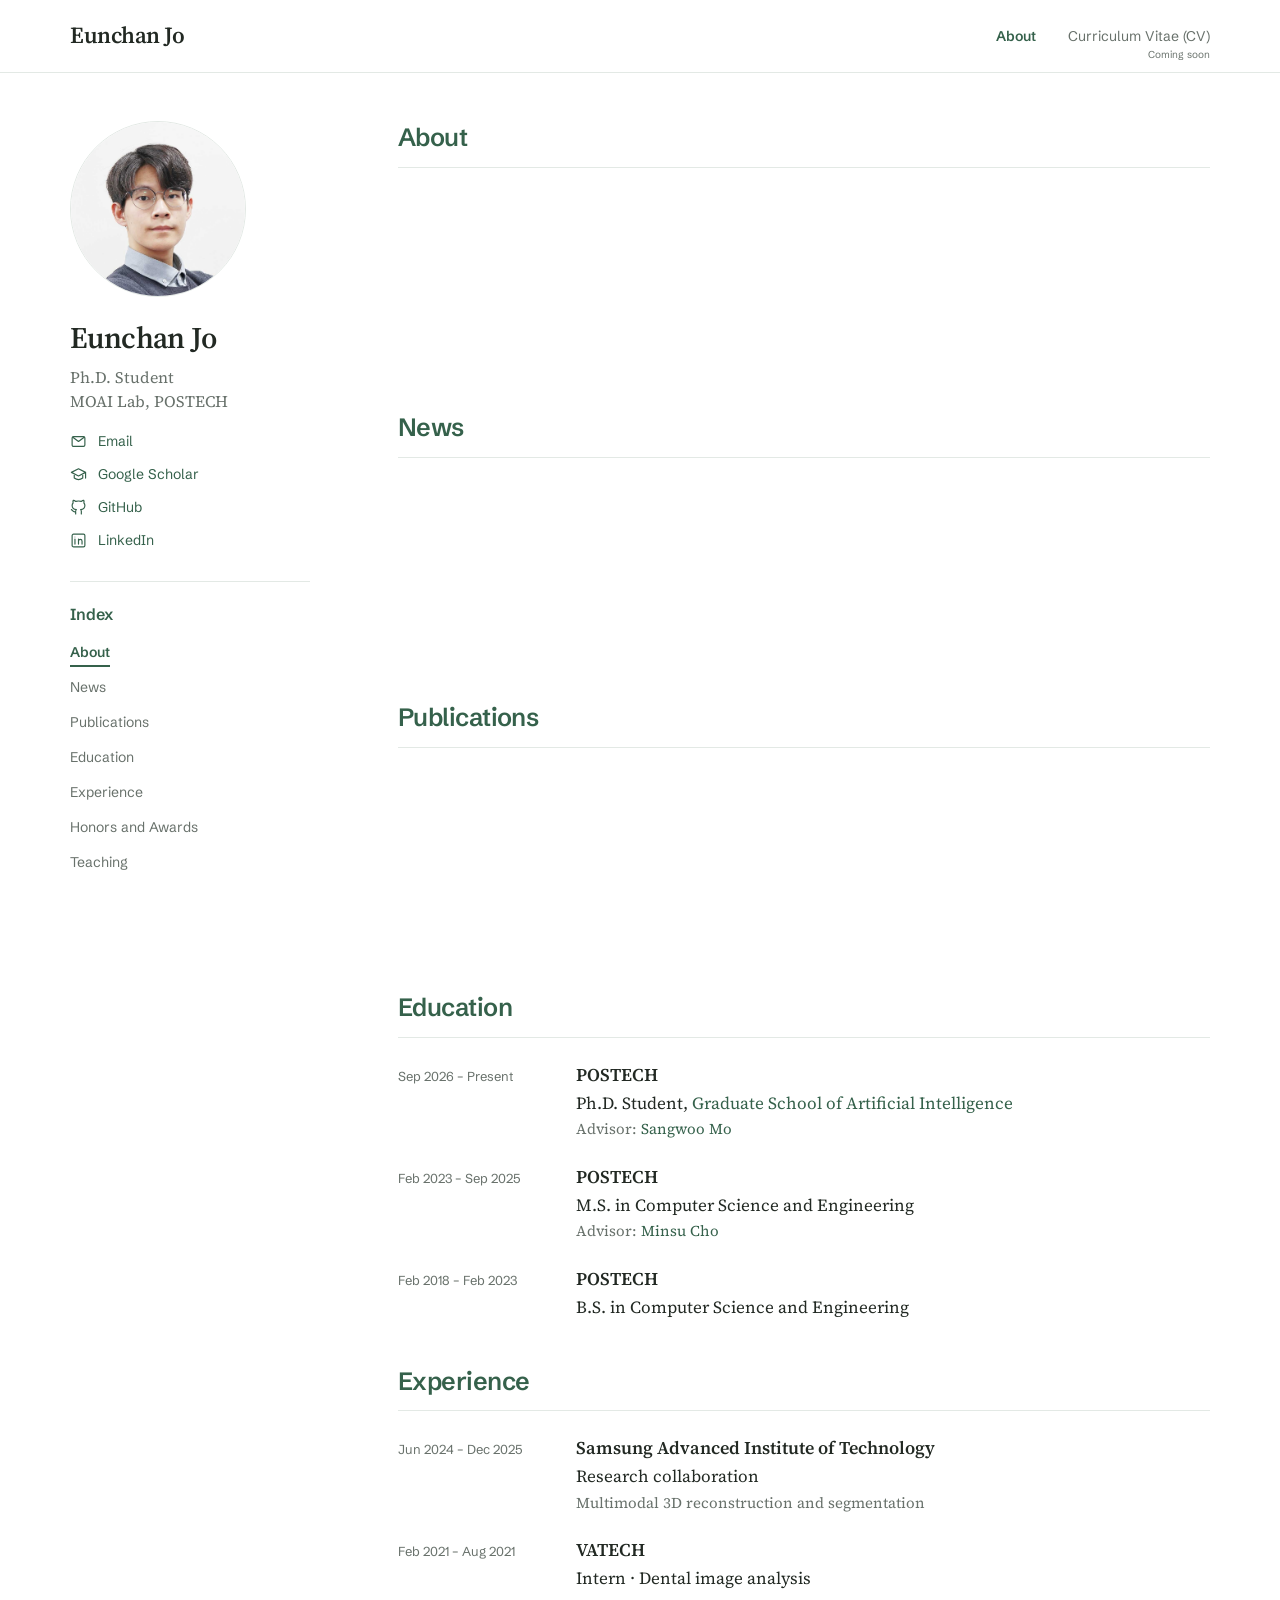
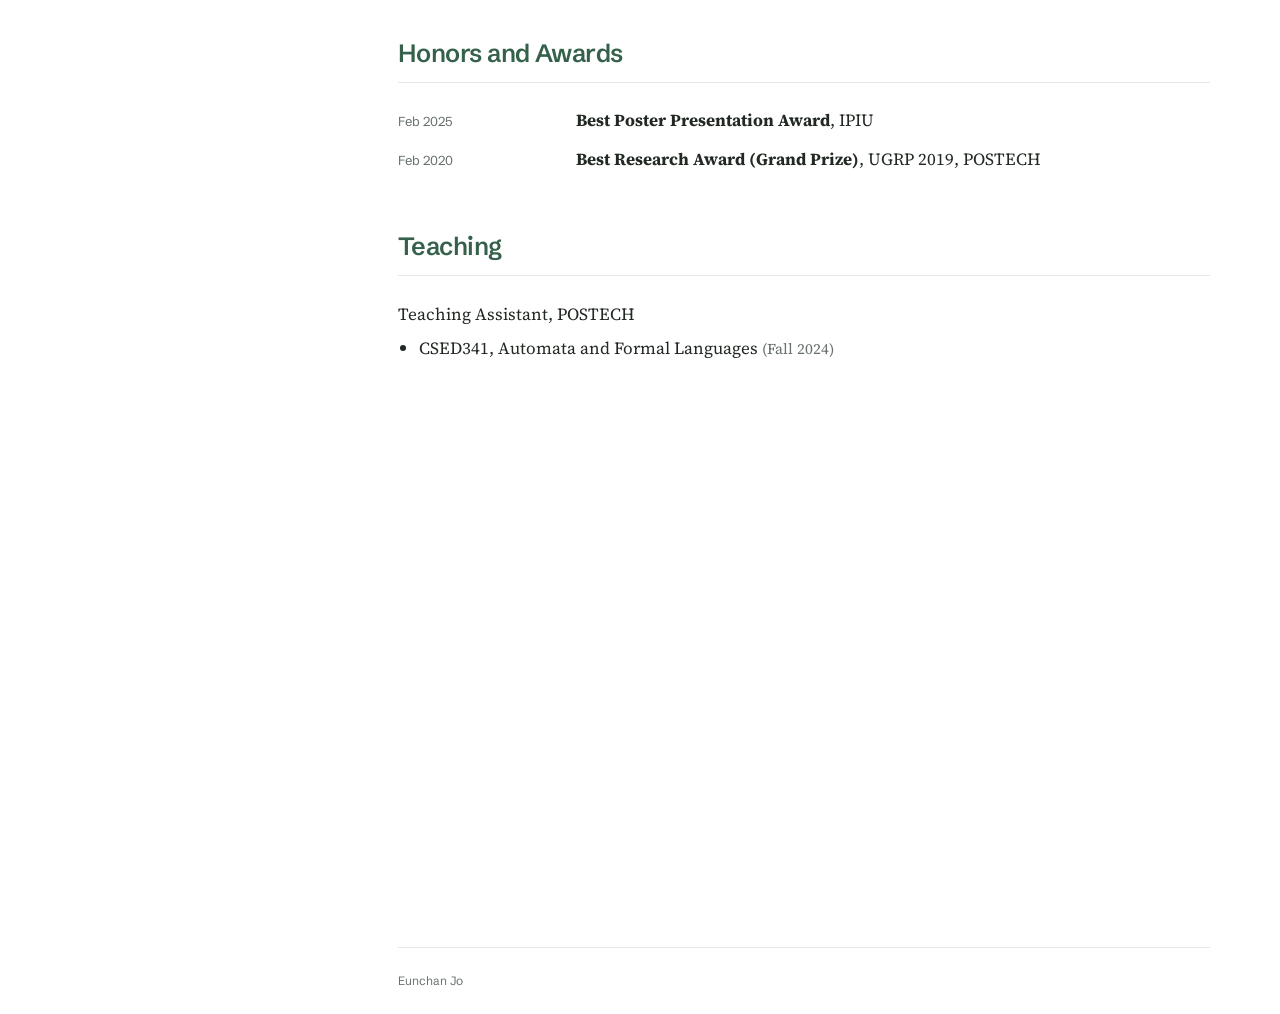
==== commit c9770da8: "Condense academic entries and simplify teaching layout" ====
--- a/site/index.html
+++ b/site/index.html
@@ -91,30 +91,24 @@
               <li class="record">
                 <div class="record-date">Sep 2026 – Present</div>
                 <div class="record-body">
-                  <h3>Pohang University of Science and Technology (POSTECH)</h3>
+                  <h3>POSTECH</h3>
                   <p class="record-role">Ph.D. Student, <a href="https://ai.postech.ac.kr/">Graduate School of Artificial Intelligence</a></p>
-                  <ul class="record-details">
-                    <li>Advisor: Prof. <a href="https://sites.google.com/view/sangwoomo/about">Sangwoo Mo</a></li>
-                  </ul>
+                  <p class="record-meta">Advisor: <a href="https://sites.google.com/view/sangwoomo/about">Sangwoo Mo</a></p>
                 </div>
               </li>
               <li class="record">
                 <div class="record-date">Feb 2023 – Sep 2025</div>
                 <div class="record-body">
-                  <h3>Pohang University of Science and Technology (POSTECH)</h3>
+                  <h3>POSTECH</h3>
                   <p class="record-role">M.S. in Computer Science and Engineering</p>
-                  <p class="record-meta">Pohang, Korea</p>
-                  <ul class="record-details">
-                    <li>Advisor: Prof. <a href="https://cvlab.postech.ac.kr/~mcho/">Minsu Cho</a></li>
-                  </ul>
+                  <p class="record-meta">Advisor: <a href="https://cvlab.postech.ac.kr/~mcho/">Minsu Cho</a></p>
                 </div>
               </li>
               <li class="record">
                 <div class="record-date">Feb 2018 – Feb 2023</div>
                 <div class="record-body">
-                  <h3>Pohang University of Science and Technology (POSTECH)</h3>
+                  <h3>POSTECH</h3>
                   <p class="record-role">B.S. in Computer Science and Engineering</p>
-                  <p class="record-meta">Pohang, Korea</p>
                 </div>
               </li>
             </ul>
@@ -128,14 +122,14 @@
                 <div class="record-date">Jun 2024 – Dec 2025</div>
                 <div class="record-body">
                   <h3>Samsung Advanced Institute of Technology</h3>
-                  <p class="record-role">Collaborative Research Project</p>
-                  <p class="record-description">Multi-modal conditioned 3D reconstruction and segmentation.</p>
+                  <p class="record-role">Research collaboration</p>
+                  <p class="record-meta">Multimodal 3D reconstruction and segmentation</p>
                 </div>
               </li>
               <li class="record">
                 <div class="record-date">Feb 2021 – Aug 2021</div>
                 <div class="record-body">
-                  <h3>VATECH, Ltd.</h3>
+                  <h3>VATECH</h3>
                   <p class="record-role">Intern · Dental image analysis</p>
                 </div>
               </li>
@@ -149,15 +143,13 @@
               <li class="record">
                 <div class="record-date">Feb 2025</div>
                 <div class="record-body">
-                  <h3>Best Poster Presentation Award</h3>
-                  <p class="record-description">37th Workshop on Image Processing and Image Understanding (IPIU)</p>
+                  <p><strong>Best Poster Presentation Award</strong>, IPIU</p>
                 </div>
               </li>
               <li class="record">
                 <div class="record-date">Feb 2020</div>
                 <div class="record-body">
-                  <h3>Best Research Award <span class="award-distinction">(Grand Prize)</span></h3>
-                  <p class="record-description">2019 Undergraduate Group Research Program (UGRP), POSTECH</p>
+                  <p><strong>Best Research Award (Grand Prize)</strong>, UGRP 2019, POSTECH</p>
                 </div>
               </li>
             </ul>
@@ -166,14 +158,9 @@
         <section id="teaching" aria-labelledby="teaching-heading">
           <h2 id="teaching-heading">Teaching</h2>
           <div class="section-content">
-            <ul class="record-list">
-              <li class="record">
-                <div class="record-date">Fall 2024</div>
-                <div class="record-body">
-                  <h3>CSED341 · Automata &amp; Formal Languages</h3>
-                  <p class="record-meta">Teaching Assistant, POSTECH</p>
-                </div>
-              </li>
+            <p class="teaching-role">Teaching Assistant, POSTECH</p>
+            <ul class="teaching-list">
+              <li>CSED341, Automata and Formal Languages <span class="record-meta">(Fall 2024)</span></li>
             </ul>
           </div>
         </section>
--- a/site/assets/styles.css
+++ b/site/assets/styles.css
@@ -140,7 +140,8 @@
 .section-nav a[aria-current="location"]::after { transform: scaleX(1); }
 
 main { min-width: 0; }
-main section { min-height: 290px; padding-bottom: 44px; }
+main section { padding-bottom: 44px; }
+main section:has(.section-content:empty) { min-height: 290px; }
 main section:last-of-type { min-height: calc(100svh - var(--header-height) - 110px); }
 h2 {
   margin: 0 0 24px;
@@ -152,17 +153,17 @@
 }
 .section-content { overflow-wrap: anywhere; }
 .record-list { list-style: none; margin: 0; padding: 0; }
-.record { display: grid; grid-template-columns: 152px minmax(0, 1fr); gap: 26px; padding-bottom: 30px; }
+.record { display: grid; grid-template-columns: 152px minmax(0, 1fr); gap: 26px; padding-bottom: 22px; }
 .record:last-child { padding-bottom: 0; }
 .record-date { padding-top: 3px; color: var(--color-muted); font: 400 13px/1.7 var(--font-sans); }
-.record-body h3 { margin: 0 0 5px; font-size: 18px; line-height: 1.45; font-weight: 600; }
+.record-body h3 { margin: 0 0 2px; font-size: 18px; line-height: 1.45; font-weight: 600; }
 .record-body p { margin: 0; }
-.record-role { font-size: 17px; font-style: italic; line-height: 1.6; }
+.record-role { font-size: 17px; line-height: 1.6; }
 .record-meta { color: var(--color-muted); font-size: 15px; line-height: 1.65; }
-.record-description { font-size: 16px; line-height: 1.65; }
-.record-details { margin: 8px 0 0; padding-left: 18px; font-size: 16px; line-height: 1.65; }
-.record-details li + li { margin-top: 3px; }
-.award-distinction { color: var(--color-accent); }
+#honors-and-awards .record { padding-bottom: 12px; }
+#honors-and-awards .record-body { font-size: 17px; line-height: 1.6; }
+.teaching-role { margin: 0 0 6px; font-size: 17px; }
+.teaching-list { margin: 0; padding-left: 21px; font-size: 17px; line-height: 1.6; }
 .section-nav-title {
   width: 100%;
   margin: 0 0 8px;
@@ -193,7 +194,7 @@
   .social-links { display: flex; flex-wrap: wrap; gap: 2px 22px; margin: 22px 0; }
   .section-nav { flex-direction: row; flex-wrap: wrap; gap: 6px 22px; padding: 17px 0 22px; }
   main { margin-top: 26px; }
-  main section { min-height: 250px; }
+  main section:has(.section-content:empty) { min-height: 250px; }
   h2 { font-size: 23px; }
 }
 @media (max-width: 380px) {
